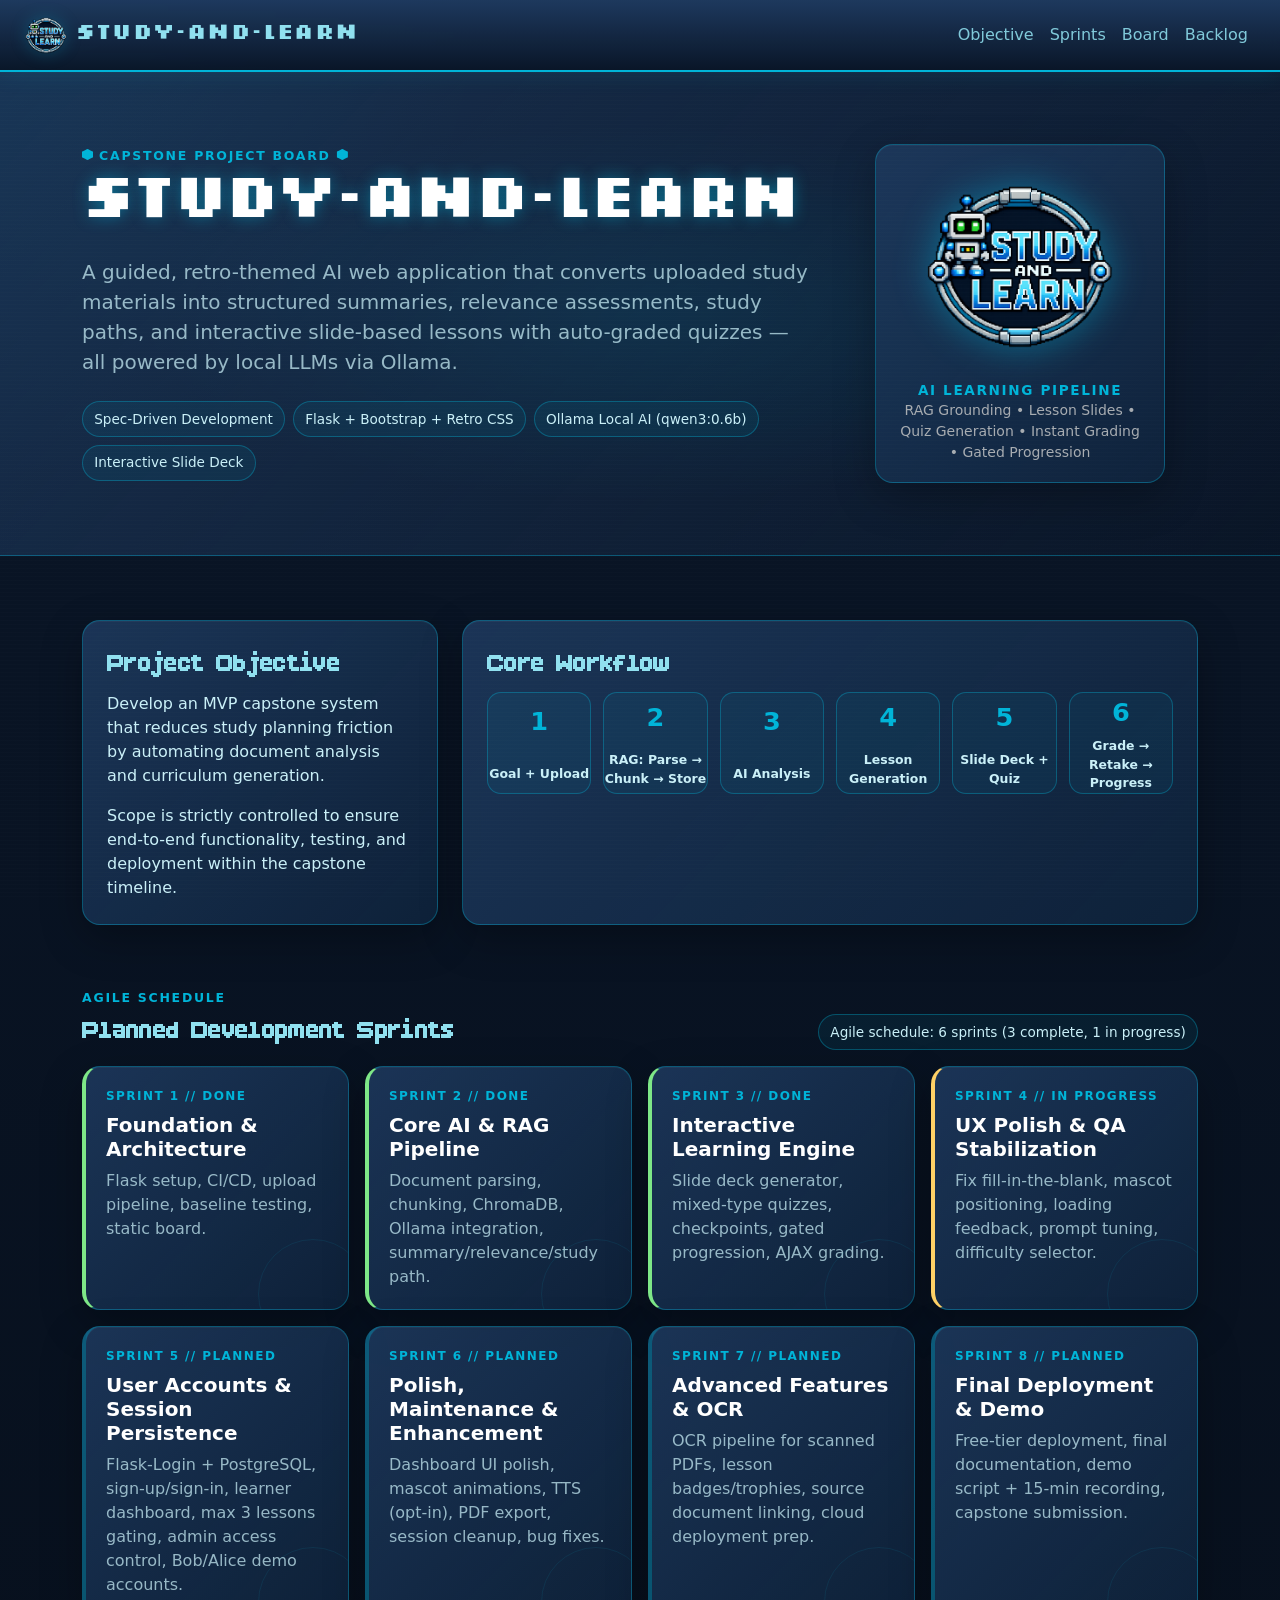
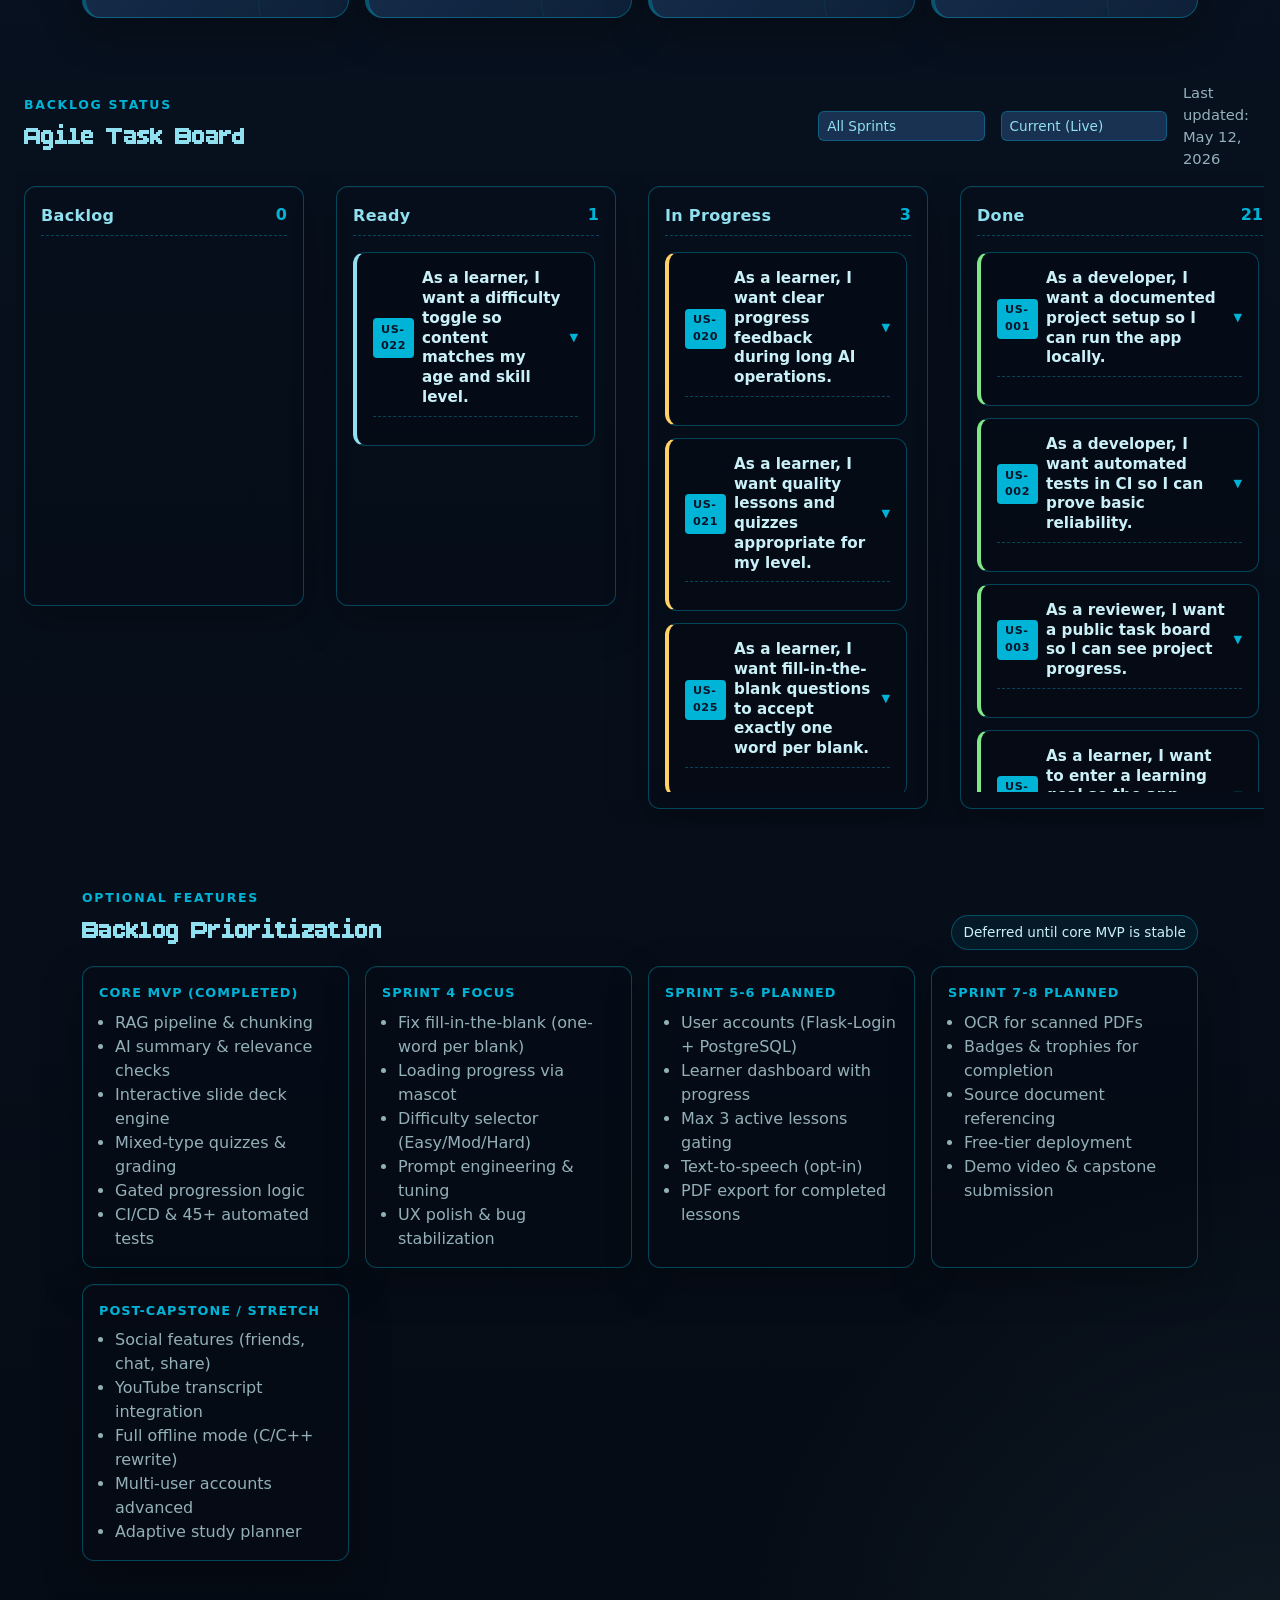
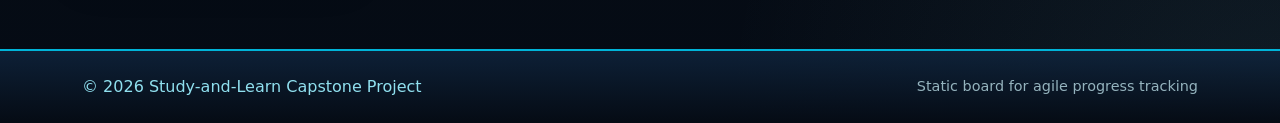
==== index.html @ f567fdd6 "Sprint 4 Update" ====
<!DOCTYPE html>
<html lang="en" data-bs-theme="dark">
<head>
<meta charset="UTF-8" />
<meta name="viewport" content="width=device-width, initial-scale=1.0" />
<meta name="description" content="Public capstone task board for Study-and-Learn." />
<title>Study-and-Learn // Capstone Task Board</title>
<link rel="icon" type="image/png" href="assets/images/logo.png" />
<link href="https://cdn.jsdelivr.net/npm/bootstrap@5.3.8/dist/css/bootstrap.min.css" rel="stylesheet" />
<link rel="stylesheet" href="assets/css/styles.css" />
</head>
<body>
<div class="scanlines" aria-hidden="true"></div>

<!-- NAVIGATION -->
<nav class="navbar navbar-expand-lg az-navbar sticky-top">
  <div class="container-fluid px-3 px-lg-4">
    <a class="navbar-brand d-flex align-items-center gap-2" href="#top" aria-label="Project home">
      <img src="assets/images/logo.png" alt="Project logo" class="brand-logo" />
      <span class="brand-title">Study-and-Learn</span>
    </a>
    <button class="navbar-toggler az-toggler" type="button" data-bs-toggle="collapse" data-bs-target="#mainNav" aria-controls="mainNav" aria-expanded="false" aria-label="Toggle navigation">
      <span class="navbar-toggler-icon"></span>
    </button>
    <div class="collapse navbar-collapse" id="mainNav">
      <ul class="navbar-nav ms-auto mb-2 mb-lg-0">
        <li class="nav-item"><a class="nav-link" href="#objective">Objective</a></li>
        <li class="nav-item"><a class="nav-link" href="#sprints">Sprints</a></li>
        <li class="nav-item"><a class="nav-link" href="#board">Board</a></li>
        <li class="nav-item"><a class="nav-link" href="#priorities">Backlog</a></li>
      </ul>
    </div>
  </div>
</nav>

<!-- HERO -->
<header id="top" class="hero-shell py-5">
  <div class="container py-lg-4">
    <div class="row align-items-center g-4">
      <div class="col-lg-8">
        <p class="eyebrow mb-2"><span class="hex-accent"></span> CAPSTONE PROJECT BOARD <span class="hex-accent"></span></p>
        <h1 class="display-4 hero-title mb-3">Study-and-Learn</h1>
        <p class="lead hero-copy mb-4">A guided, retro-themed AI web application that converts uploaded study materials into structured summaries, relevance assessments, study paths, and interactive slide-based lessons with auto-graded quizzes — all powered by local LLMs via Ollama.</p>
        <div class="d-flex flex-wrap gap-2">
          <span class="az-chip">Spec-Driven Development</span>
          <span class="az-chip">Flask + Bootstrap + Retro CSS</span>
          <span class="az-chip">Ollama Local AI (qwen3:0.6b)</span>
          <span class="az-chip">Interactive Slide Deck</span>
        </div>
      </div>
      <div class="col-lg-4 text-center">
        <div class="mascot-card mx-auto">
          <img src="assets/images/logo.png" alt="System Architecture" class="mascot-img" />
          <div class="mascot-status mt-3">AI LEARNING PIPELINE</div>
          <div class="small text-secondary-emphasis">RAG Grounding • Lesson Slides • Quiz Generation • Instant Grading • Gated Progression</div>
        </div>
      </div>
    </div>
  </div>
</header>

<main>
  <!-- OBJECTIVE -->
  <section id="objective" class="section-pad">
    <div class="container">
      <div class="row g-4">
        <div class="col-lg-4">
          <div class="az-panel h-100">
            <h2 class="section-title">Project Objective</h2>
            <p>Develop an MVP capstone system that reduces study planning friction by automating document analysis and curriculum generation.</p>
            <p class="mb-0">Scope is strictly controlled to ensure end-to-end functionality, testing, and deployment within the capstone timeline.</p>
          </div>
        </div>
        <div class="col-lg-8">
          <div class="az-panel h-100">
            <h2 class="section-title">Core Workflow</h2>
            <div class="pipeline-grid" aria-label="MVP workflow pipeline">
              <div class="pipeline-step">1<br><span>Goal + Upload</span></div>
              <div class="pipeline-step">2<br><span>RAG: Parse → Chunk → Store</span></div>
              <div class="pipeline-step">3<br><span>AI Analysis</span></div>
              <div class="pipeline-step">4<br><span>Lesson Generation</span></div>
              <div class="pipeline-step">5<br><span>Slide Deck + Quiz</span></div>
              <div class="pipeline-step">6<br><span>Grade → Retake → Progress</span></div>
            </div>
          </div>
        </div>
      </div>
    </div>
  </section>

  <!-- SPRINTS -->
  <section id="sprints" class="section-pad pt-0">
    <div class="container">
      <div class="d-flex justify-content-between align-items-end gap-3 flex-wrap mb-3">
        <div>
          <p class="eyebrow mb-1">AGILE SCHEDULE</p>
          <h2 class="section-title mb-0">Planned Development Sprints</h2>
        </div>
        <span class="az-chip">Agile schedule: 6 sprints (3 complete, 1 in progress)</span>
      </div>
      <div class="row g-3" id="sprintCards"></div>
    </div>
  </section>

  <!-- KANBAN BOARD -->
  <section id="board" class="section-pad pt-0">
    <div class="container-fluid px-3 px-lg-4">
      <div class="d-flex justify-content-between align-items-center flex-wrap gap-3 mb-3">
        <div>
          <p class="eyebrow mb-1">BACKLOG STATUS</p>
          <h2 class="section-title mb-0">Agile Task Board</h2>
        </div>
        <div class="d-flex align-items-center gap-3">
          <select id="sprintFilter" class="form-select form-select-sm snapshot-select" style="max-width: 180px;">
            <option value="All">All Sprints</option>
          </select>
          <select id="snapshotSelector" class="form-select form-select-sm snapshot-select">
            <option>Loading...</option>
          </select>
          <div class="board-meta">Last updated: <span id="lastUpdated"></span></div>
        </div>
      </div>
      <div class="row g-3 kanban-board" id="kanbanBoard" aria-live="polite"></div>
    </div>
  </section>

  <!-- SCOPE LADDER / BACKLOG PRIORITIZATION -->
  <section id="priorities" class="section-pad pt-0">
    <div class="container">
      <div class="d-flex justify-content-between align-items-end gap-3 flex-wrap mb-3">
        <div>
          <p class="eyebrow mb-1">OPTIONAL FEATURES</p>
          <h2 class="section-title mb-0">Backlog Prioritization</h2>
        </div>
        <span class="az-chip">Deferred until core MVP is stable</span>
      </div>
      <div class="row g-3" id="scopeLadder"></div>
    </div>
  </section>
</main>

<footer class="az-footer py-4 mt-4">
  <div class="container d-flex flex-column flex-md-row justify-content-between gap-2 align-items-center">
    <span>© 2026 Study-and-Learn Capstone Project</span>
    <span class="footer-note">Static board for agile progress tracking</span>
  </div>
</footer>

<script src="https://cdn.jsdelivr.net/npm/bootstrap@5.3.8/dist/js/bootstrap.bundle.min.js"></script>
<script src="assets/js/data.js"></script>
<script src="assets/js/app.js"></script>
</body>
</html>
---- assets/css/styles.css ----
:root {
  --az-dark: #0a1628;
  --az-darker: #050b14;
  --az-blue: #1e3a5f;
  --az-blue-2: #102742;
  --az-cyan: #00b4d8;
  --az-cyan-light: #90e0ef;
  --az-silver: #caf0f8;
  --az-muted: rgba(202, 240, 248, 0.72);
  --az-border: rgba(0, 180, 216, 0.35);
  --az-glow: rgba(0, 180, 216, 0.25);
  --az-success: #7ee787;
  --az-warning: #ffd166;
  --az-danger: #ff6b6b;
}

@font-face {
  font-family: "Retrograde Bold";
  src: url("../fonts/Retrograde/Retrograde-Bold.otf") format("opentype");
  font-weight: bold;
  font-style: normal;
}

@font-face {
  font-family: "BoldPixels";
  src: url("../fonts/boldpixels/boldspixels.ttf") format("truetype");
  font-weight: normal;
  font-style: normal;
}

* { box-sizing: border-box; }

html { scroll-behavior: smooth; }

body {
  min-height: 100vh;
  background:
    radial-gradient(circle at top left, rgba(0, 180, 216, 0.14), transparent 30rem),
    radial-gradient(circle at bottom right, rgba(144, 224, 239, 0.08), transparent 35rem),
    linear-gradient(180deg, var(--az-dark), var(--az-darker));
  color: var(--az-silver);
  font-family: "Segoe UI", system-ui, -apple-system, BlinkMacSystemFont, sans-serif;
}

.scanlines {
  pointer-events: none;
  position: fixed;
  inset: 0;
  z-index: 999;
  background: repeating-linear-gradient(
    to bottom,
    rgba(255,255,255,0.025),
    rgba(255,255,255,0.025) 1px,
    transparent 1px,
    transparent 4px
  );
  mix-blend-mode: screen;
  opacity: 0.25;
}

.az-navbar {
  background: linear-gradient(180deg, rgba(30, 58, 95, 0.98), rgba(10, 22, 40, 0.94));
  border-bottom: 2px solid var(--az-cyan);
  box-shadow: 0 0 24px rgba(0, 180, 216, 0.14);
  backdrop-filter: blur(10px);
}

.brand-logo { width: 44px; height: 44px; object-fit: contain; filter: drop-shadow(0 0 8px var(--az-glow)); }
.brand-title { color: var(--az-cyan-light); font-weight: 800; letter-spacing: 0.06em; text-transform: uppercase; font-family: "Retrograde Bold", sans-serif; }
.nav-link { color: var(--az-cyan-light); opacity: 0.88; }
.nav-link:hover, .nav-link:focus { color: #fff; text-shadow: 0 0 10px var(--az-cyan); }
.az-toggler { border-color: var(--az-border); }

.hero-shell {
  background:
    linear-gradient(135deg, rgba(30, 58, 95, 0.75), rgba(10, 22, 40, 0.3)),
    radial-gradient(ellipse at center, rgba(0, 180, 216, 0.18), transparent 55%);
  border-bottom: 1px solid var(--az-border);
}

.hero-title {
  color: #fff;
  font-weight: 900;
  letter-spacing: -0.04em;
  text-shadow: 0 0 16px rgba(0, 180, 216, 0.45);
  font-family: "Retrograde Bold", sans-serif;
}

.hero-copy { color: var(--az-muted); max-width: 760px; }
.eyebrow { color: var(--az-cyan); font-weight: 800; letter-spacing: 0.14em; font-size: 0.78rem; text-transform: uppercase; }

.hex-accent {
  display: inline-block;
  width: 11px;
  height: 11px;
  background: var(--az-cyan);
  clip-path: polygon(50% 0%, 100% 25%, 100% 75%, 50% 100%, 0% 75%, 0% 25%);
  box-shadow: 0 0 8px var(--az-cyan);
}

.section-pad { padding: 4rem 0; }
.section-title { color: var(--az-cyan-light); font-weight: 800; letter-spacing: -0.02em; font-family: "BoldPixels", sans-serif; }

.az-panel,
.mascot-card,
.sprint-card,
.scope-card,
.kanban-column {
  background: linear-gradient(135deg, rgba(30, 58, 95, 0.86), rgba(16, 39, 66, 0.72));
  border: 1px solid var(--az-border);
  border-radius: 18px;
  box-shadow: 0 14px 42px rgba(0, 0, 0, 0.28), inset 0 1px 0 rgba(255,255,255,0.04);
}

.az-panel { padding: 1.5rem; }
.mascot-card { max-width: 290px; padding: 1.2rem; }
.mascot-img { width: min(210px, 80%); filter: drop-shadow(0 0 18px rgba(0, 180, 216, 0.45)); }
.mascot-status { color: var(--az-cyan); font-size: 0.85rem; font-weight: 800; letter-spacing: 0.12em; }

.az-chip {
  display: inline-flex;
  align-items: center;
  gap: 0.4rem;
  color: var(--az-silver);
  border: 1px solid var(--az-border);
  background: rgba(0, 180, 216, 0.08);
  border-radius: 999px;
  padding: 0.42rem 0.7rem;
  font-size: 0.85rem;
}

.pipeline-grid {
  display: grid;
  grid-template-columns: repeat(6, minmax(0, 1fr));
  gap: 0.75rem;
}

.pipeline-step {
  min-height: 96px;
  display: grid;
  place-items: center;
  text-align: center;
  border: 1px solid var(--az-border);
  border-radius: 14px;
  color: var(--az-cyan);
  background: rgba(0, 180, 216, 0.06);
  font-size: 1.6rem;
  font-weight: 900;
}

.pipeline-step span { display: block; color: var(--az-silver); font-size: 0.78rem; font-weight: 700; margin-top: 0.35rem; }

.sprint-card { height: 100%; padding: 1.25rem; position: relative; overflow: hidden; }
.sprint-card::after { content: ""; position: absolute; inset: auto -20px -40px auto; width: 110px; height: 110px; border: 1px solid var(--az-border); border-radius: 50%; opacity: 0.28; }
.sprint-kicker { color: var(--az-cyan); font-size: 0.75rem; letter-spacing: 0.12em; font-weight: 800; text-transform: uppercase; }
.sprint-title { color: #fff; font-weight: 800; }
.sprint-goal { color: var(--az-muted); }

.board-meta { color: var(--az-muted); font-size: 0.92rem; }
.snapshot-select {
  background: rgba(30, 58, 95, 0.8);
  border: 1px solid var(--az-border);
  color: var(--az-cyan-light);
  font-size: 0.85rem;
  padding: 0.25rem 0.5rem;
  border-radius: 6px;
  cursor: pointer;
}
.snapshot-select:focus {
  border-color: var(--az-cyan);
  outline: none;
  box-shadow: 0 0 8px var(--az-glow);
}
.kanban-board { display: flex; flex-wrap: nowrap; overflow-x: auto; gap: 1rem; padding-bottom: 1rem; }
.kanban-column { min-width: 280px; max-width: 320px; flex-shrink: 0; padding: 1rem; min-height: 420px; }

.column-scroll { max-height: 60vh; overflow-y: auto; padding-right: 4px; }
.column-scroll::-webkit-scrollbar { width: 4px; }
.column-scroll::-webkit-scrollbar-thumb { background: var(--az-border); border-radius: 4px; }
.kanban-header { display: flex; justify-content: space-between; align-items: center; margin-bottom: 0.8rem; }
.kanban-title { color: var(--az-cyan-light); font-weight: 900; letter-spacing: 0.02em; margin: 0; }
.task-count { color: var(--az-cyan); font-weight: 800; }



.scope-card { padding: 1rem; height: 100%; }
.scope-level { color: var(--az-cyan); font-weight: 900; letter-spacing: 0.08em; text-transform: uppercase; font-size: 0.8rem; }
.scope-card ul { margin-bottom: 0; color: var(--az-muted); }


.az-footer {
  color: var(--az-cyan-light);
  background: linear-gradient(180deg, rgba(16,39,66,0.75), rgba(5,11,20,0.98));
  border-top: 2px solid var(--az-cyan);
}
.footer-note { color: var(--az-muted); font-size: 0.9rem; }

@media (max-width: 992px) {
  .pipeline-grid { grid-template-columns: repeat(3, minmax(0, 1fr)); }
}

@media (max-width: 576px) {
  .pipeline-grid { grid-template-columns: repeat(2, minmax(0, 1fr)); }
  .hero-title { font-size: 2.5rem; }
  .section-pad { padding: 3rem 0; }
}

/* ===== TASK BOARD STYLES ===== */
.story-card {
  background: rgba(5, 11, 20, 0.6);
  border: 1px solid var(--az-border);
  border-radius: 12px;
  padding: 1rem;
  margin-bottom: 0.75rem;
  border-left: 4px solid var(--az-cyan);
}
.story-card.done { border-left-color: var(--az-success); }
.story-card.in-progress { border-left-color: var(--az-warning); }
.story-card.ready { border-left-color: var(--az-cyan-light); }
.story-card.backlog { border-left-color: var(--az-border); }

.story-header {
  display: flex;
  align-items: center;
  gap: 0.5rem;
  margin-bottom: 0.75rem;
  padding-bottom: 0.5rem;
  border-bottom: 1px dashed var(--az-border);
  cursor: pointer;
}
.story-header::after {
  content: "▼";
  margin-left: auto;
  font-size: 0.7rem;
  transition: transform 0.2s;
  color: var(--az-cyan);
}
.story-card.expanded .story-header::after {
  transform: rotate(180deg);
}
.story-id {
  background: var(--az-cyan);
  color: var(--az-dark);
  font-weight: 900;
  font-size: 0.7rem;
  padding: 0.2rem 0.5rem;
  border-radius: 4px;
  letter-spacing: 0.05em;
}
.story-title {
  color: var(--az-silver);
  font-weight: 700;
  font-size: 0.95rem;
  margin: 0;
  line-height: 1.3;
}
.story-tasks {
  max-height: 0;
  overflow: hidden;
  transition: max-height 0.25s ease;
}
.story-card.expanded .story-tasks {
  max-height: 800px;
  display: flex;
  flex-direction: column;
  gap: 0.5rem;
}

.task-card {
  display: flex;
  align-items: flex-start;
  gap: 0.5rem;
  padding: 0.6rem;
  background: rgba(30, 58, 95, 0.4);
  border-radius: 8px;
  border-left: 3px solid var(--az-cyan);
  cursor: pointer;
  transition: all 0.2s ease;
}
.task-card:hover {
  background: rgba(30, 58, 95, 0.6);
  transform: translateX(2px);
}
.task-card.completed {
  border-left-color: var(--az-success);
  opacity: 0.85;
}
.task-card.completed .task-desc {
  text-decoration: line-through;
  color: var(--az-muted);
}
.task-card:focus {
  outline: 2px solid var(--az-cyan);
  outline-offset: 2px;
}

.task-check {
  font-size: 1.1rem;
  flex-shrink: 0;
  margin-top: 0.1rem;
}
.task-content {
  flex: 1;
  min-width: 0;
}
.task-desc {
  color: var(--az-silver);
  font-size: 0.9rem;
  margin-bottom: 0.3rem;
  line-height: 1.3;
}
.task-tags {
  display: flex;
  flex-wrap: wrap;
  gap: 0.3rem;
}
.task-tag {
  font-size: 0.7rem;
  color: var(--az-cyan-light);
  border: 1px solid rgba(0,180,216,0.3);
  border-radius: 999px;
  padding: 0.15rem 0.4rem;
  background: rgba(0, 180, 216, 0.08);
}

/* Kanban Columns */
.kanban-column {
  min-width: 280px;
  max-width: 320px;
  flex-shrink: 0;
  padding: 1rem;
  min-height: 420px;
  background: rgba(5, 11, 20, 0.3);
  border-radius: 12px;
}
.kanban-header {
  display: flex;
  justify-content: space-between;
  align-items: center;
  margin-bottom: 1rem;
  padding-bottom: 0.5rem;
  border-bottom: 1px dashed var(--az-border);
}

/* Sprint status indicators */
.sprint-card.done { border-left: 4px solid var(--az-success); }
.sprint-card.in-progress { border-left: 4px solid var(--az-warning); }
.sprint-card.ready { border-left: 4px solid var(--az-cyan); }
.sprint-card.next { border-left: 4px solid var(--az-cyan-light); }
.sprint-card.planning { border-left: 4px solid var(--az-muted); }
.sprint-card.backlog { border-left: 4px solid var(--az-border); }

/* Scope Ladder */
.scope-card {
  padding: 1rem;
  height: 100%;
  background: rgba(5, 11, 20, 0.4);
  border: 1px solid var(--az-border);
  border-radius: 12px;
}
.scope-level {
  color: var(--az-cyan);
  font-weight: 900;
  letter-spacing: 0.08em;
  text-transform: uppercase;
  font-size: 0.8rem;
}
.scope-card ul {
  margin-bottom: 0;
  color: var(--az-muted);
  padding-left: 1.2rem;
}
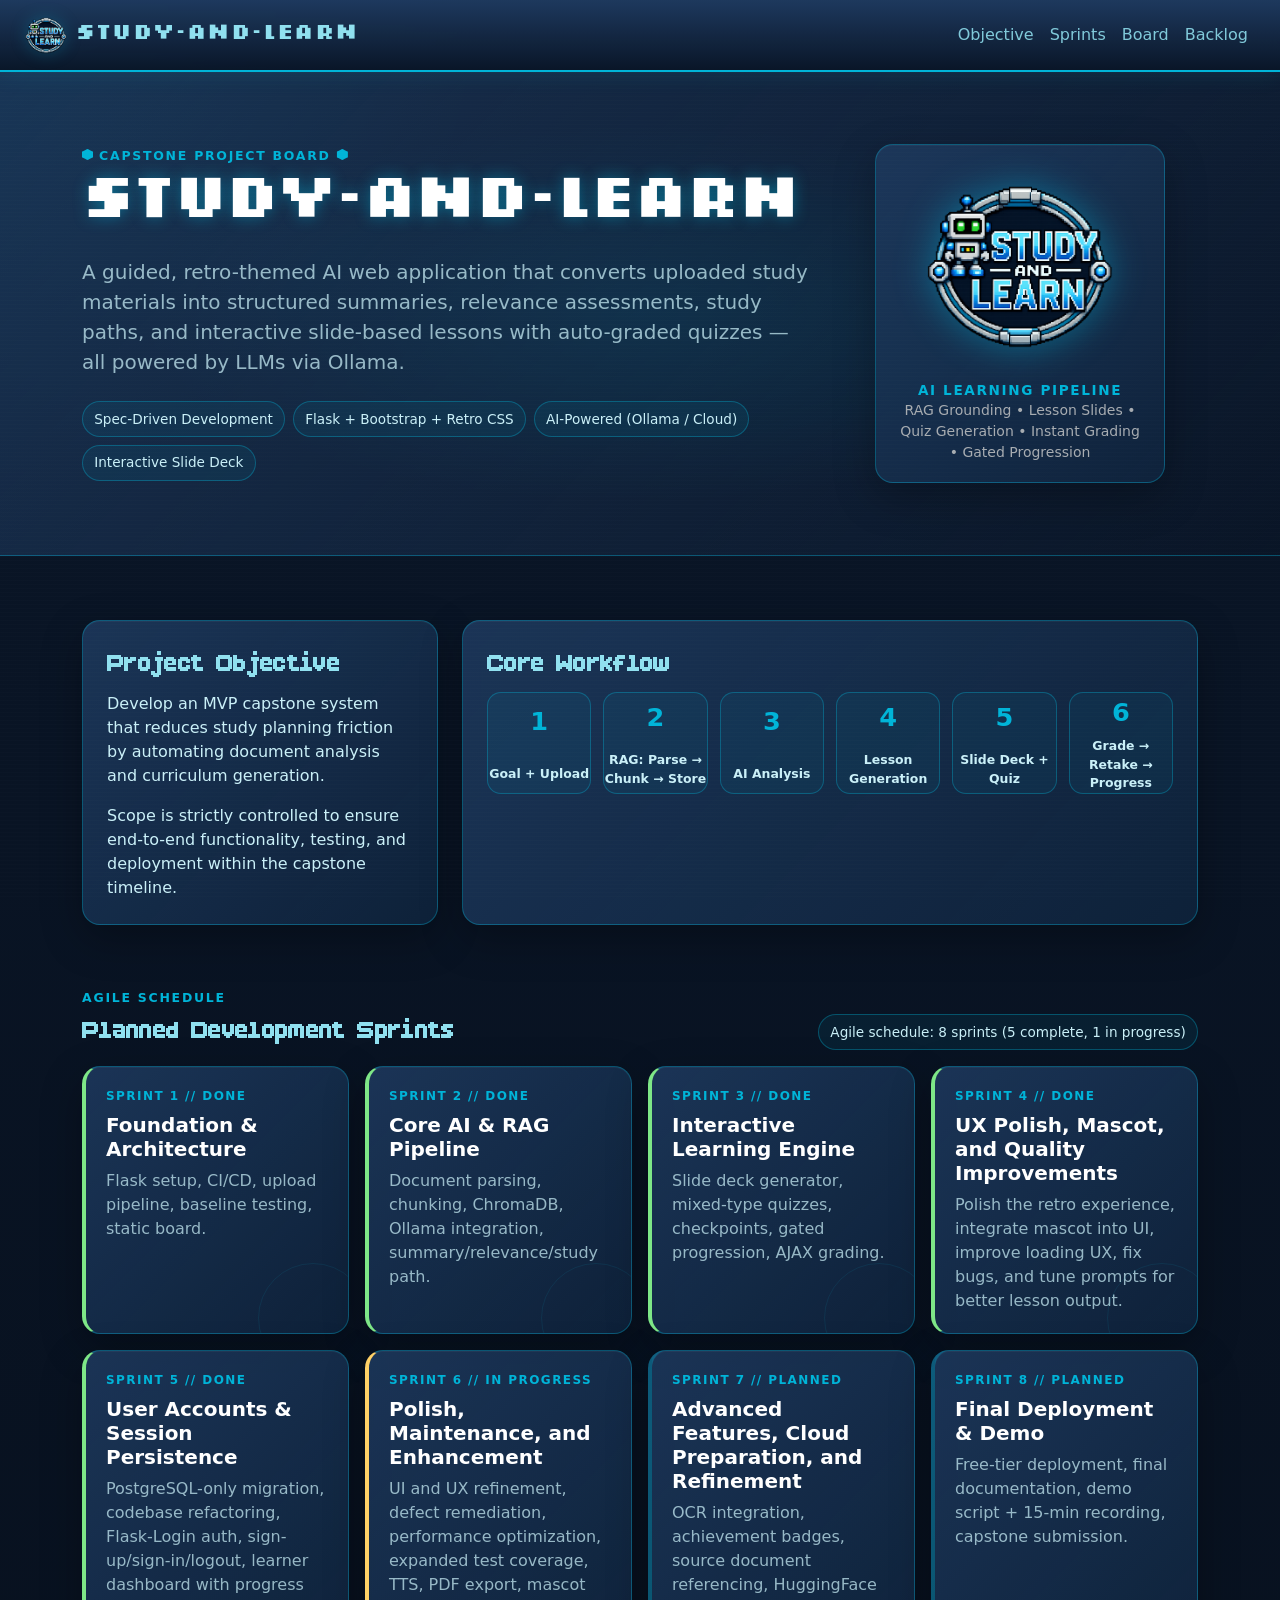
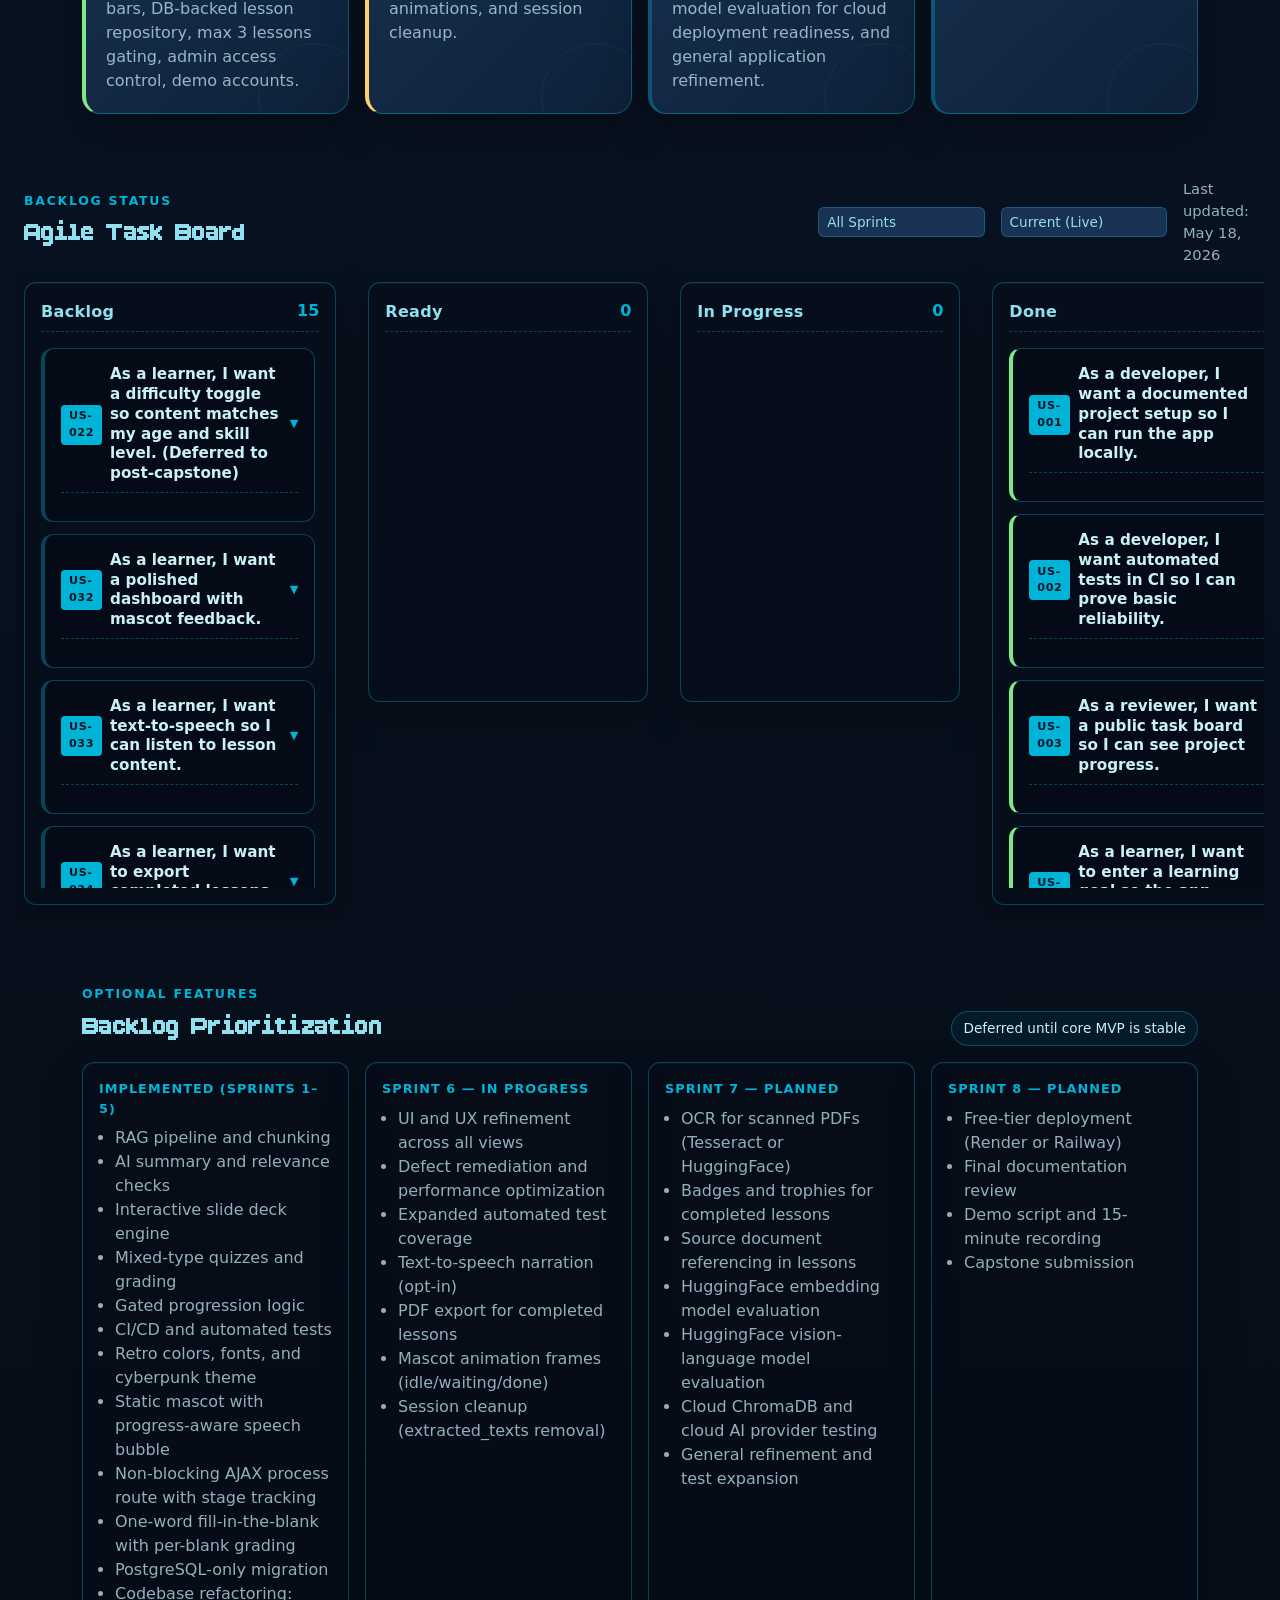
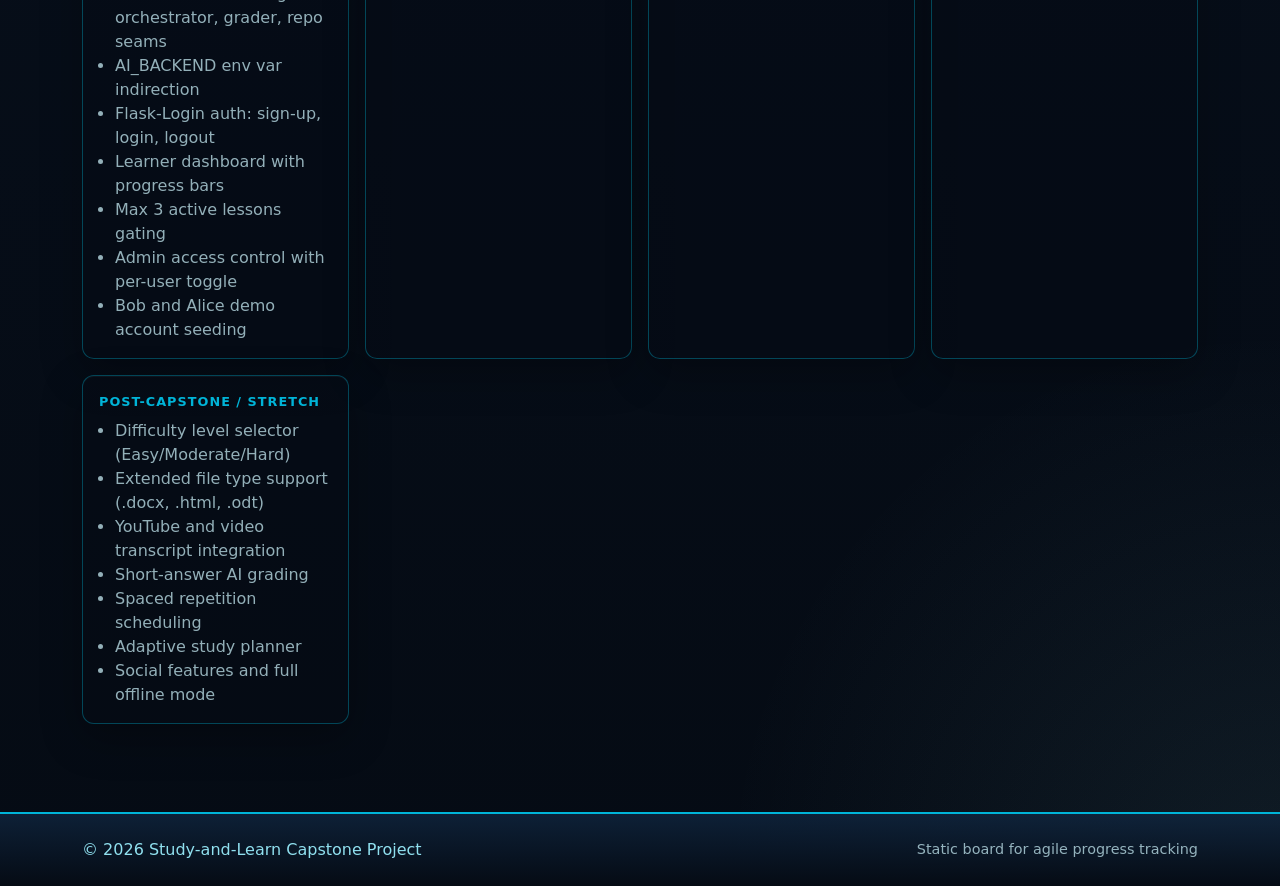
==== commit 590539c6: "Sprint 5 Update" ====
--- a/index.html
+++ b/index.html
@@ -5,7 +5,7 @@
 <meta name="viewport" content="width=device-width, initial-scale=1.0" />
 <meta name="description" content="Public capstone task board for Study-and-Learn." />
 <title>Study-and-Learn // Capstone Task Board</title>
-<link rel="icon" type="image/png" href="assets/images/logo.png" />
+<link rel="icon" type="image/png" href="assets/images/favicon.png" />
 <link href="https://cdn.jsdelivr.net/npm/bootstrap@5.3.8/dist/css/bootstrap.min.css" rel="stylesheet" />
 <link rel="stylesheet" href="assets/css/styles.css" />
 </head>
@@ -40,11 +40,11 @@
       <div class="col-lg-8">
         <p class="eyebrow mb-2"><span class="hex-accent"></span> CAPSTONE PROJECT BOARD <span class="hex-accent"></span></p>
         <h1 class="display-4 hero-title mb-3">Study-and-Learn</h1>
-        <p class="lead hero-copy mb-4">A guided, retro-themed AI web application that converts uploaded study materials into structured summaries, relevance assessments, study paths, and interactive slide-based lessons with auto-graded quizzes — all powered by local LLMs via Ollama.</p>
+        <p class="lead hero-copy mb-4">A guided, retro-themed AI web application that converts uploaded study materials into structured summaries, relevance assessments, study paths, and interactive slide-based lessons with auto-graded quizzes — all powered by LLMs via Ollama.</p>
         <div class="d-flex flex-wrap gap-2">
           <span class="az-chip">Spec-Driven Development</span>
           <span class="az-chip">Flask + Bootstrap + Retro CSS</span>
-          <span class="az-chip">Ollama Local AI (qwen3:0.6b)</span>
+          <span class="az-chip">AI-Powered (Ollama / Cloud)</span>
           <span class="az-chip">Interactive Slide Deck</span>
         </div>
       </div>
@@ -96,7 +96,7 @@
           <p class="eyebrow mb-1">AGILE SCHEDULE</p>
           <h2 class="section-title mb-0">Planned Development Sprints</h2>
         </div>
-        <span class="az-chip">Agile schedule: 6 sprints (3 complete, 1 in progress)</span>
+        <span class="az-chip">Agile schedule: 8 sprints (5 complete, 1 in progress)</span>
       </div>
       <div class="row g-3" id="sprintCards"></div>
     </div>
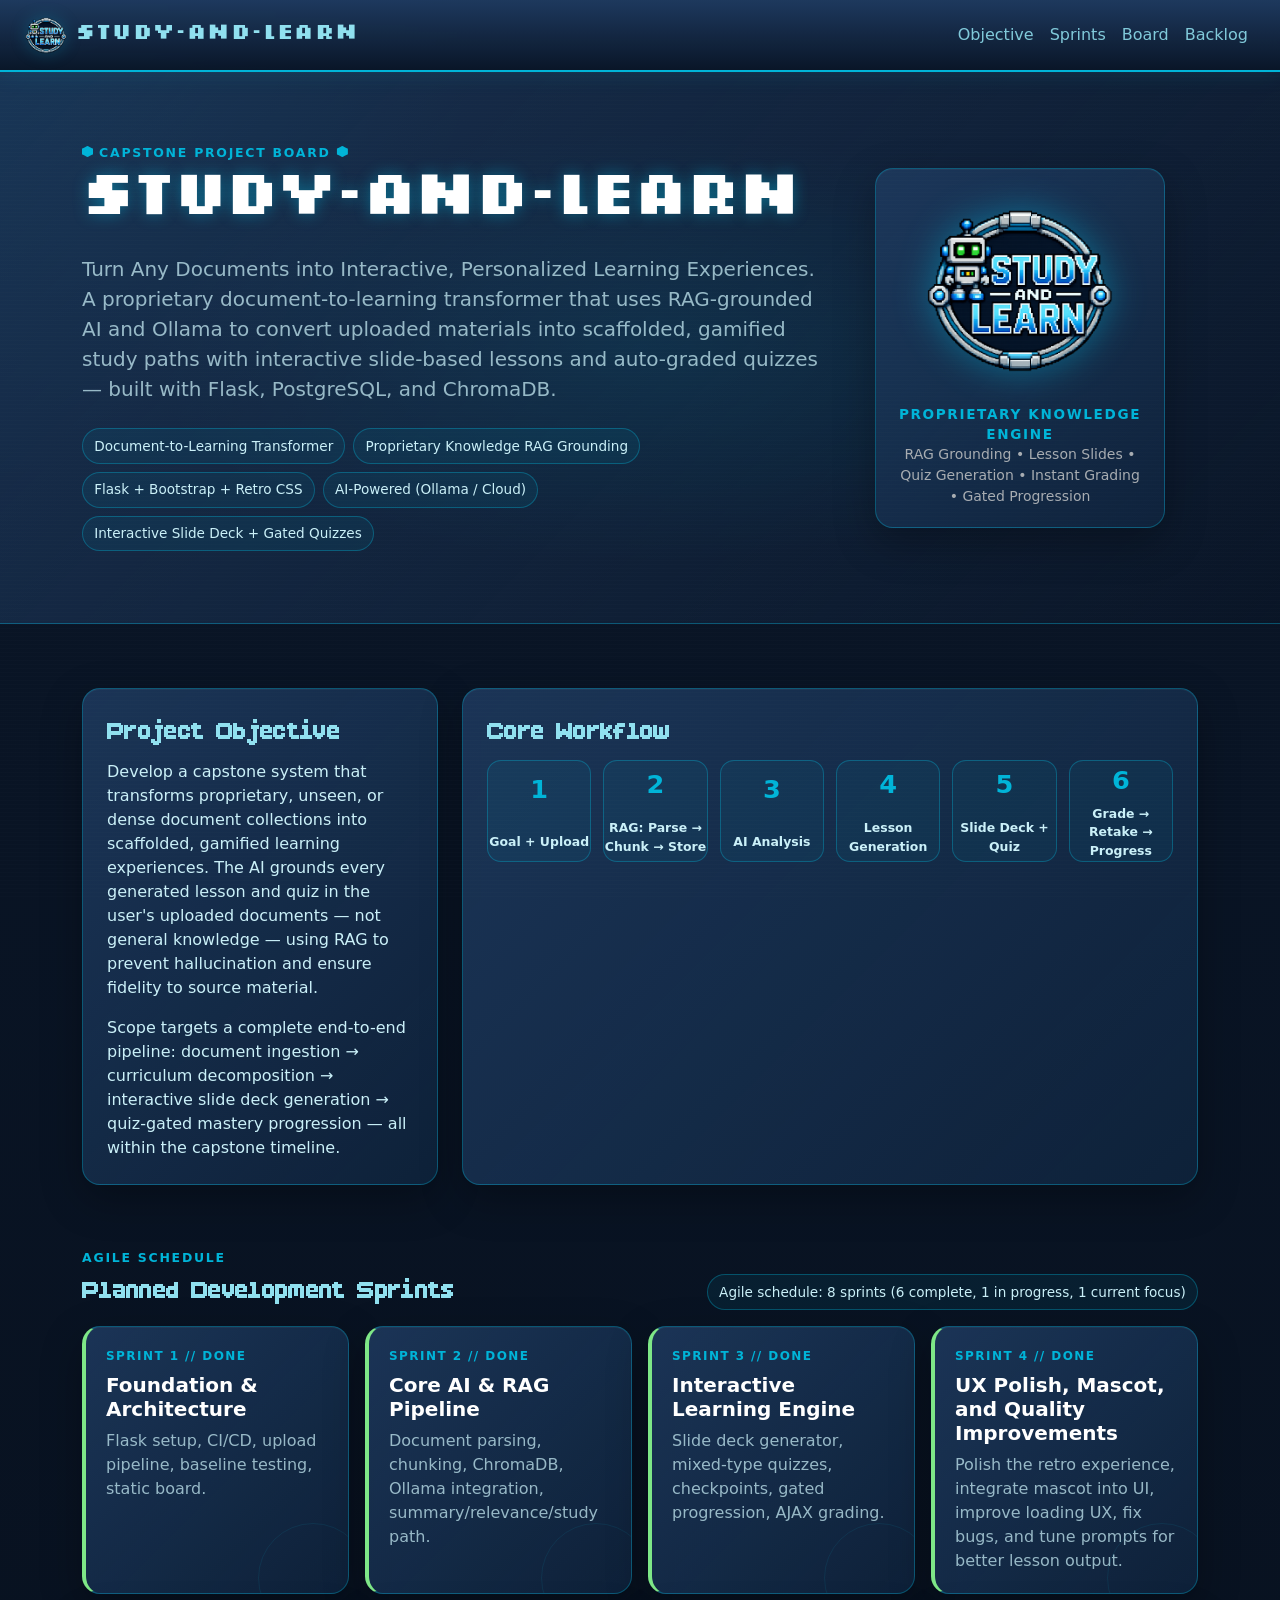
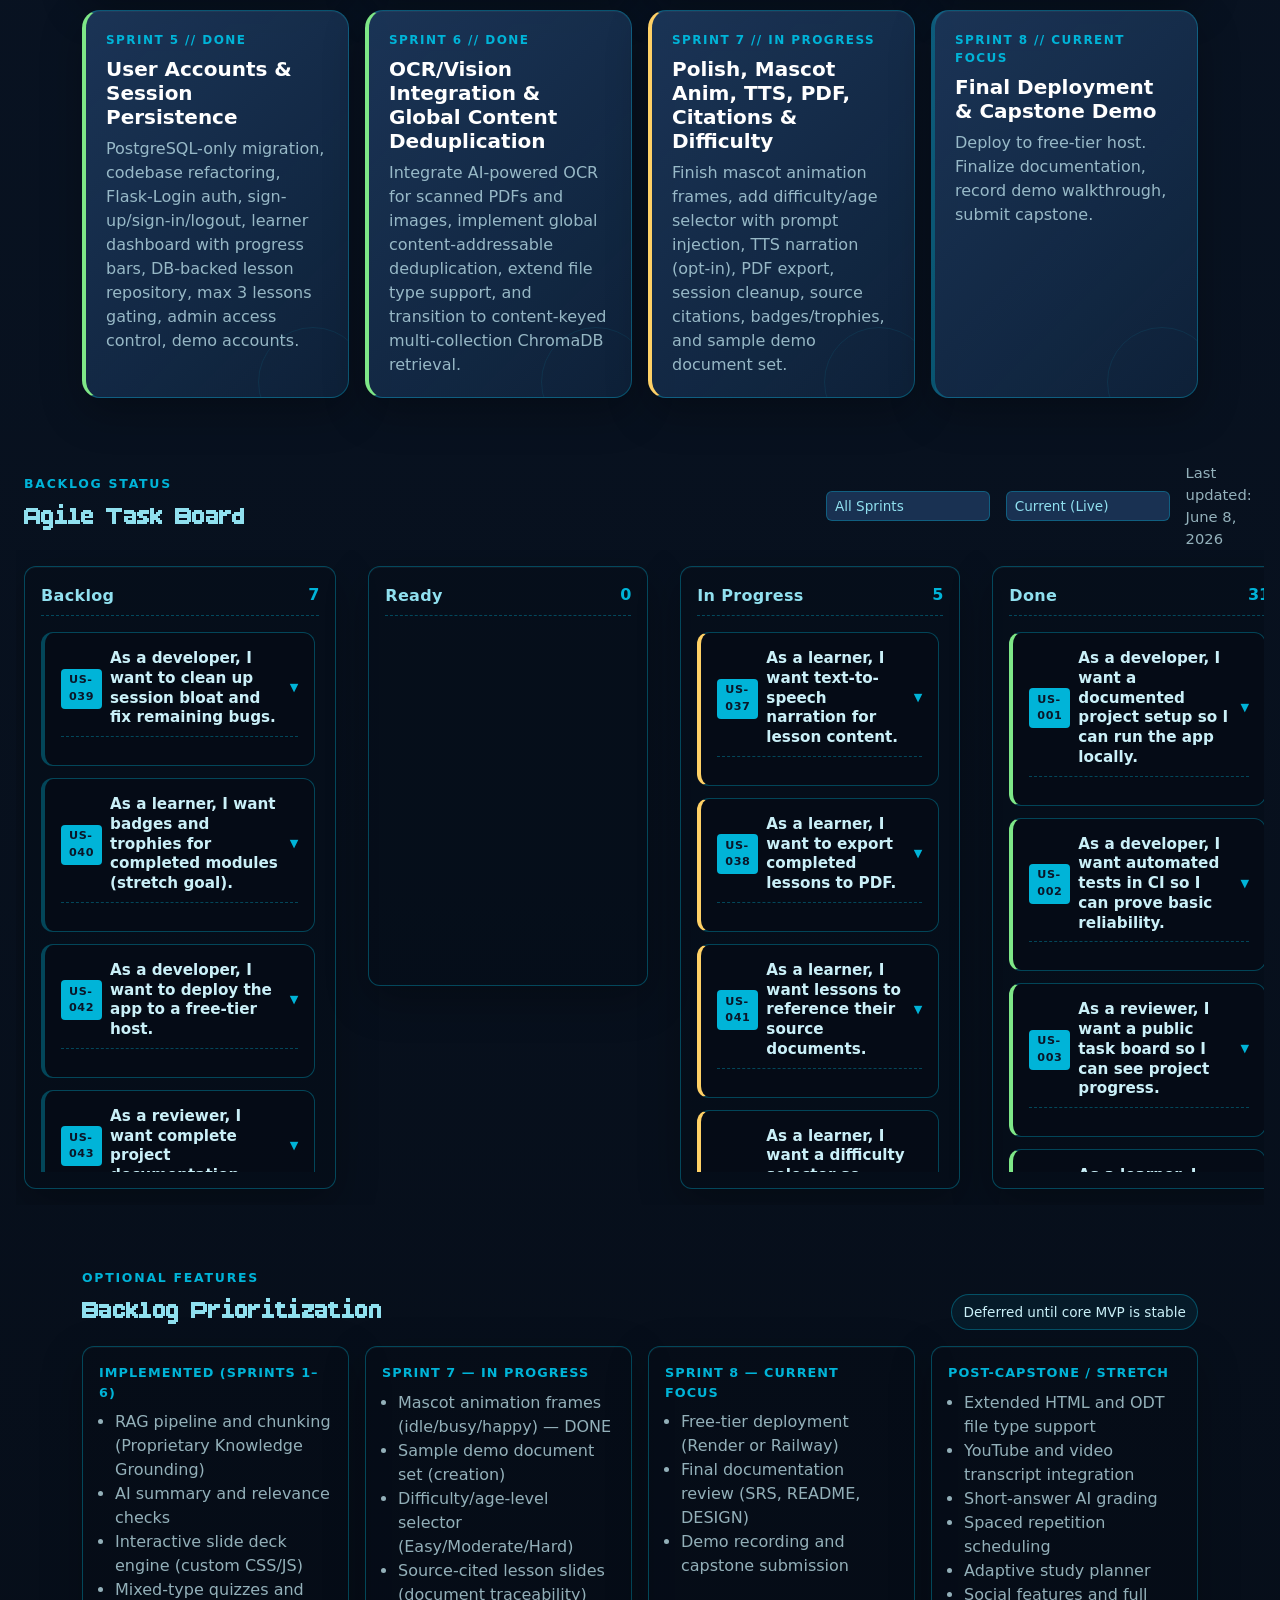
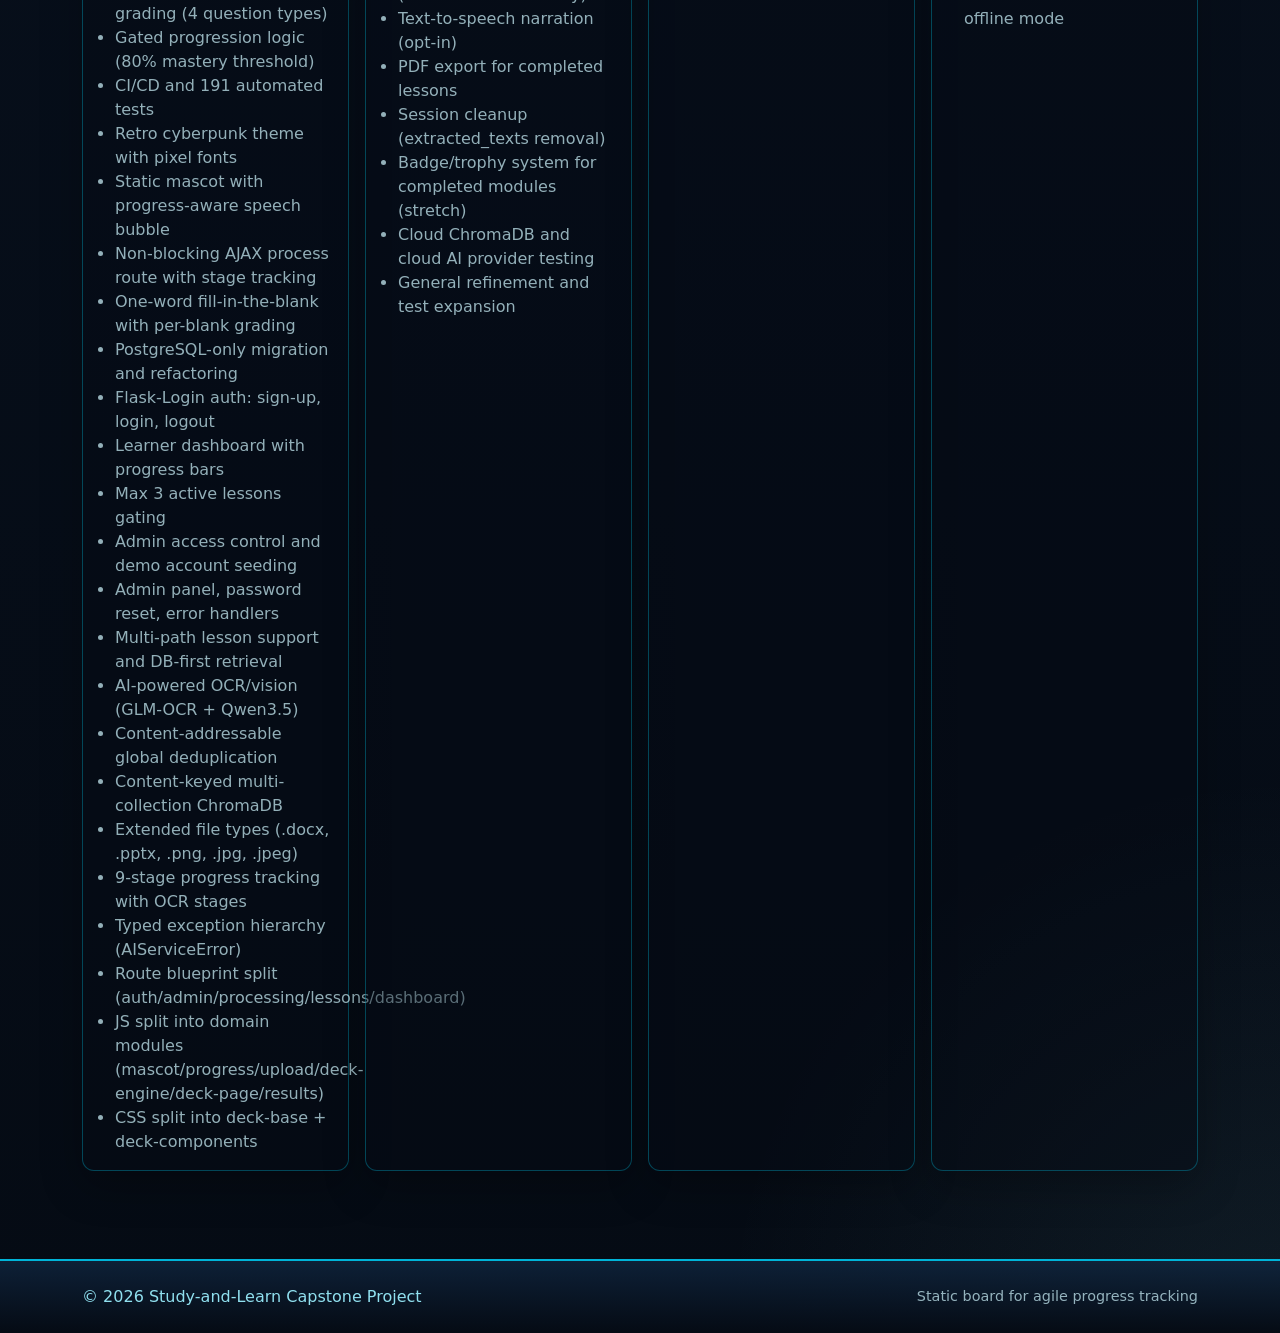
==== commit 03e2647c: "Update" ====
--- a/index.html
+++ b/index.html
@@ -3,7 +3,7 @@
 <head>
 <meta charset="UTF-8" />
 <meta name="viewport" content="width=device-width, initial-scale=1.0" />
-<meta name="description" content="Public capstone task board for Study-and-Learn." />
+<meta name="description" content="Public capstone task board for Study-and-Learn — a proprietary document-to-learning transformer." />
 <title>Study-and-Learn // Capstone Task Board</title>
 <link rel="icon" type="image/png" href="assets/images/favicon.png" />
 <link href="https://cdn.jsdelivr.net/npm/bootstrap@5.3.8/dist/css/bootstrap.min.css" rel="stylesheet" />
@@ -40,18 +40,19 @@
       <div class="col-lg-8">
         <p class="eyebrow mb-2"><span class="hex-accent"></span> CAPSTONE PROJECT BOARD <span class="hex-accent"></span></p>
         <h1 class="display-4 hero-title mb-3">Study-and-Learn</h1>
-        <p class="lead hero-copy mb-4">A guided, retro-themed AI web application that converts uploaded study materials into structured summaries, relevance assessments, study paths, and interactive slide-based lessons with auto-graded quizzes — all powered by LLMs via Ollama.</p>
+        <p class="lead hero-copy mb-4"><strong>Turn Any Documents into Interactive, Personalized Learning Experiences.</strong><br>A proprietary document-to-learning transformer that uses RAG-grounded AI and Ollama to convert uploaded materials into scaffolded, gamified study paths with interactive slide-based lessons and auto-graded quizzes — built with Flask, PostgreSQL, and ChromaDB.</p>
         <div class="d-flex flex-wrap gap-2">
-          <span class="az-chip">Spec-Driven Development</span>
+          <span class="az-chip">Document-to-Learning Transformer</span>
+          <span class="az-chip">Proprietary Knowledge RAG Grounding</span>
           <span class="az-chip">Flask + Bootstrap + Retro CSS</span>
           <span class="az-chip">AI-Powered (Ollama / Cloud)</span>
-          <span class="az-chip">Interactive Slide Deck</span>
+          <span class="az-chip">Interactive Slide Deck + Gated Quizzes</span>
         </div>
       </div>
       <div class="col-lg-4 text-center">
         <div class="mascot-card mx-auto">
           <img src="assets/images/logo.png" alt="System Architecture" class="mascot-img" />
-          <div class="mascot-status mt-3">AI LEARNING PIPELINE</div>
+           <div class="mascot-status mt-3">PROPRIETARY KNOWLEDGE ENGINE</div>
           <div class="small text-secondary-emphasis">RAG Grounding • Lesson Slides • Quiz Generation • Instant Grading • Gated Progression</div>
         </div>
       </div>
@@ -67,8 +68,8 @@
         <div class="col-lg-4">
           <div class="az-panel h-100">
             <h2 class="section-title">Project Objective</h2>
-            <p>Develop an MVP capstone system that reduces study planning friction by automating document analysis and curriculum generation.</p>
-            <p class="mb-0">Scope is strictly controlled to ensure end-to-end functionality, testing, and deployment within the capstone timeline.</p>
+            <p>Develop a capstone system that transforms proprietary, unseen, or dense document collections into scaffolded, gamified learning experiences. The AI grounds every generated lesson and quiz in the user's uploaded documents — not general knowledge — using RAG to prevent hallucination and ensure fidelity to source material.</p>
+            <p class="mb-0">Scope targets a complete end-to-end pipeline: document ingestion → curriculum decomposition → interactive slide deck generation → quiz-gated mastery progression — all within the capstone timeline.</p>
           </div>
         </div>
         <div class="col-lg-8">
@@ -96,7 +97,7 @@
           <p class="eyebrow mb-1">AGILE SCHEDULE</p>
           <h2 class="section-title mb-0">Planned Development Sprints</h2>
         </div>
-        <span class="az-chip">Agile schedule: 8 sprints (5 complete, 1 in progress)</span>
+        <span class="az-chip">Agile schedule: 8 sprints (6 complete, 1 in progress, 1 current focus)</span>
       </div>
       <div class="row g-3" id="sprintCards"></div>
     </div>
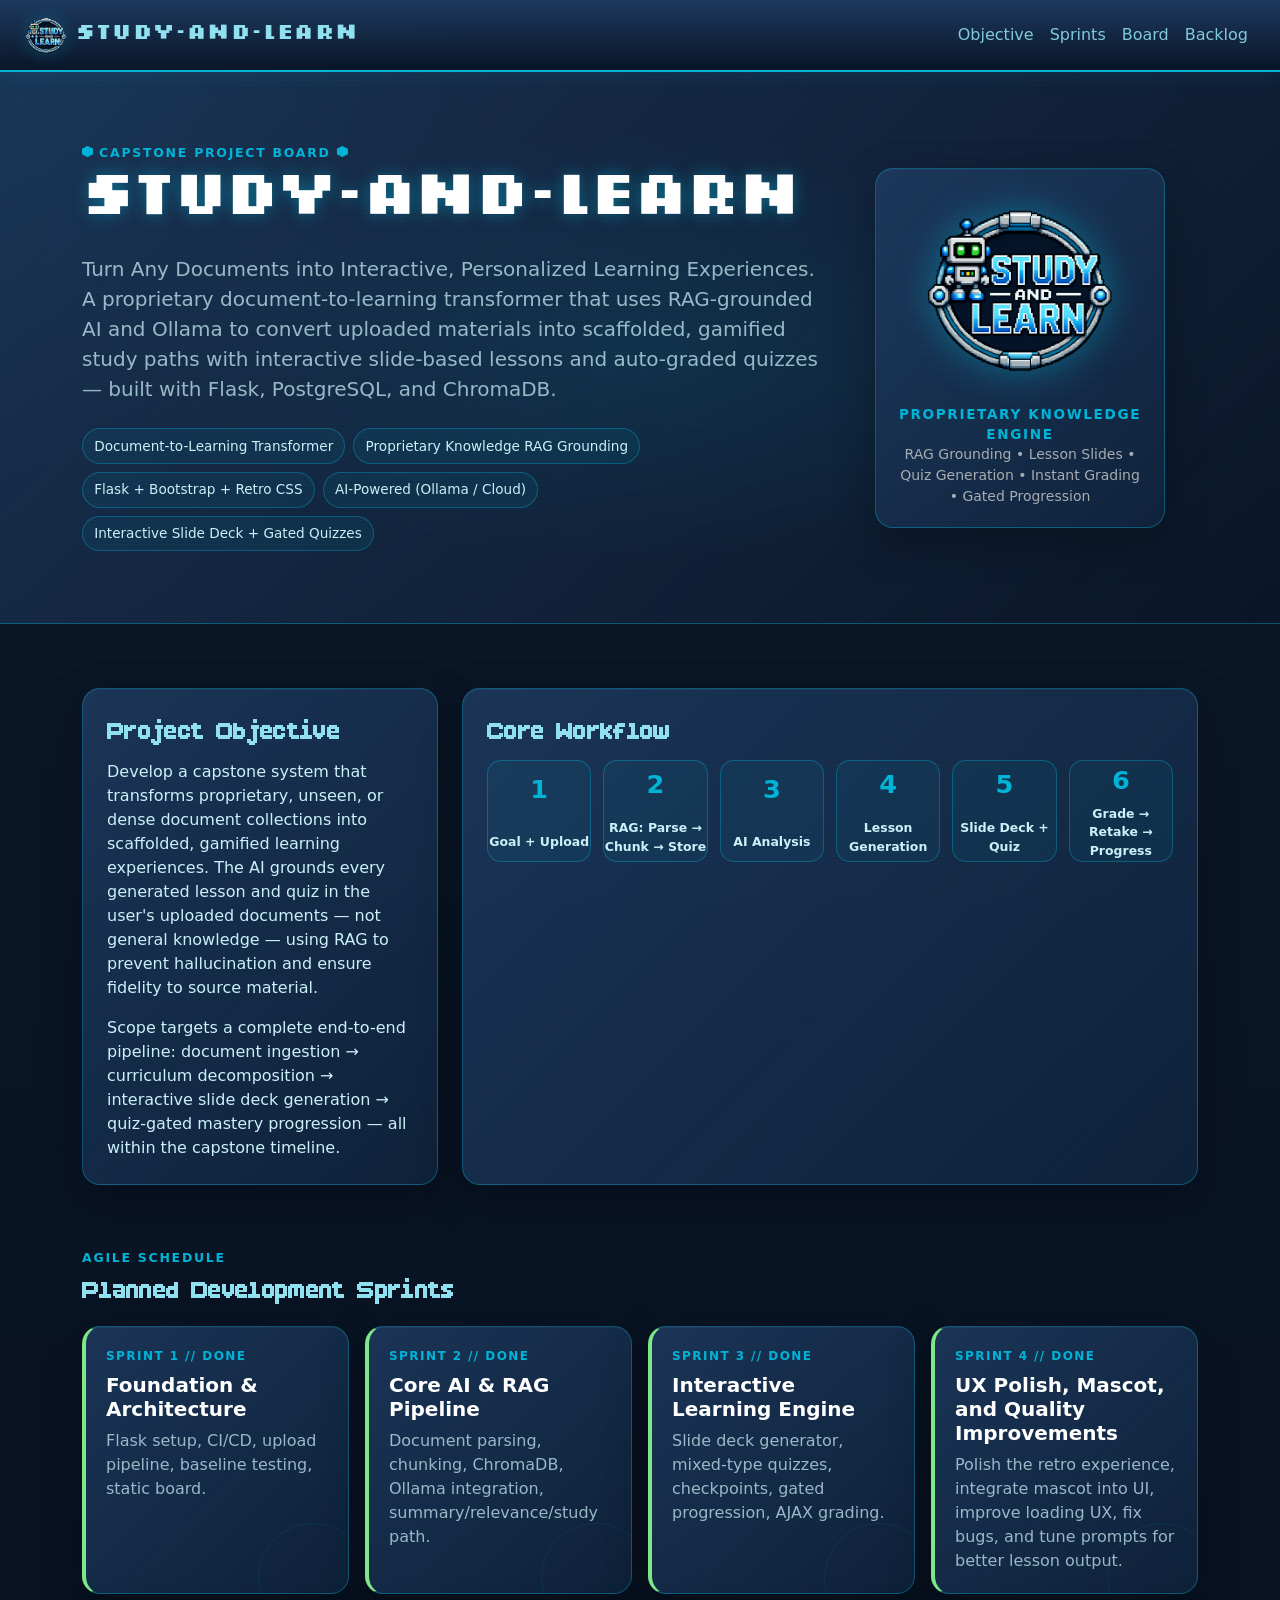
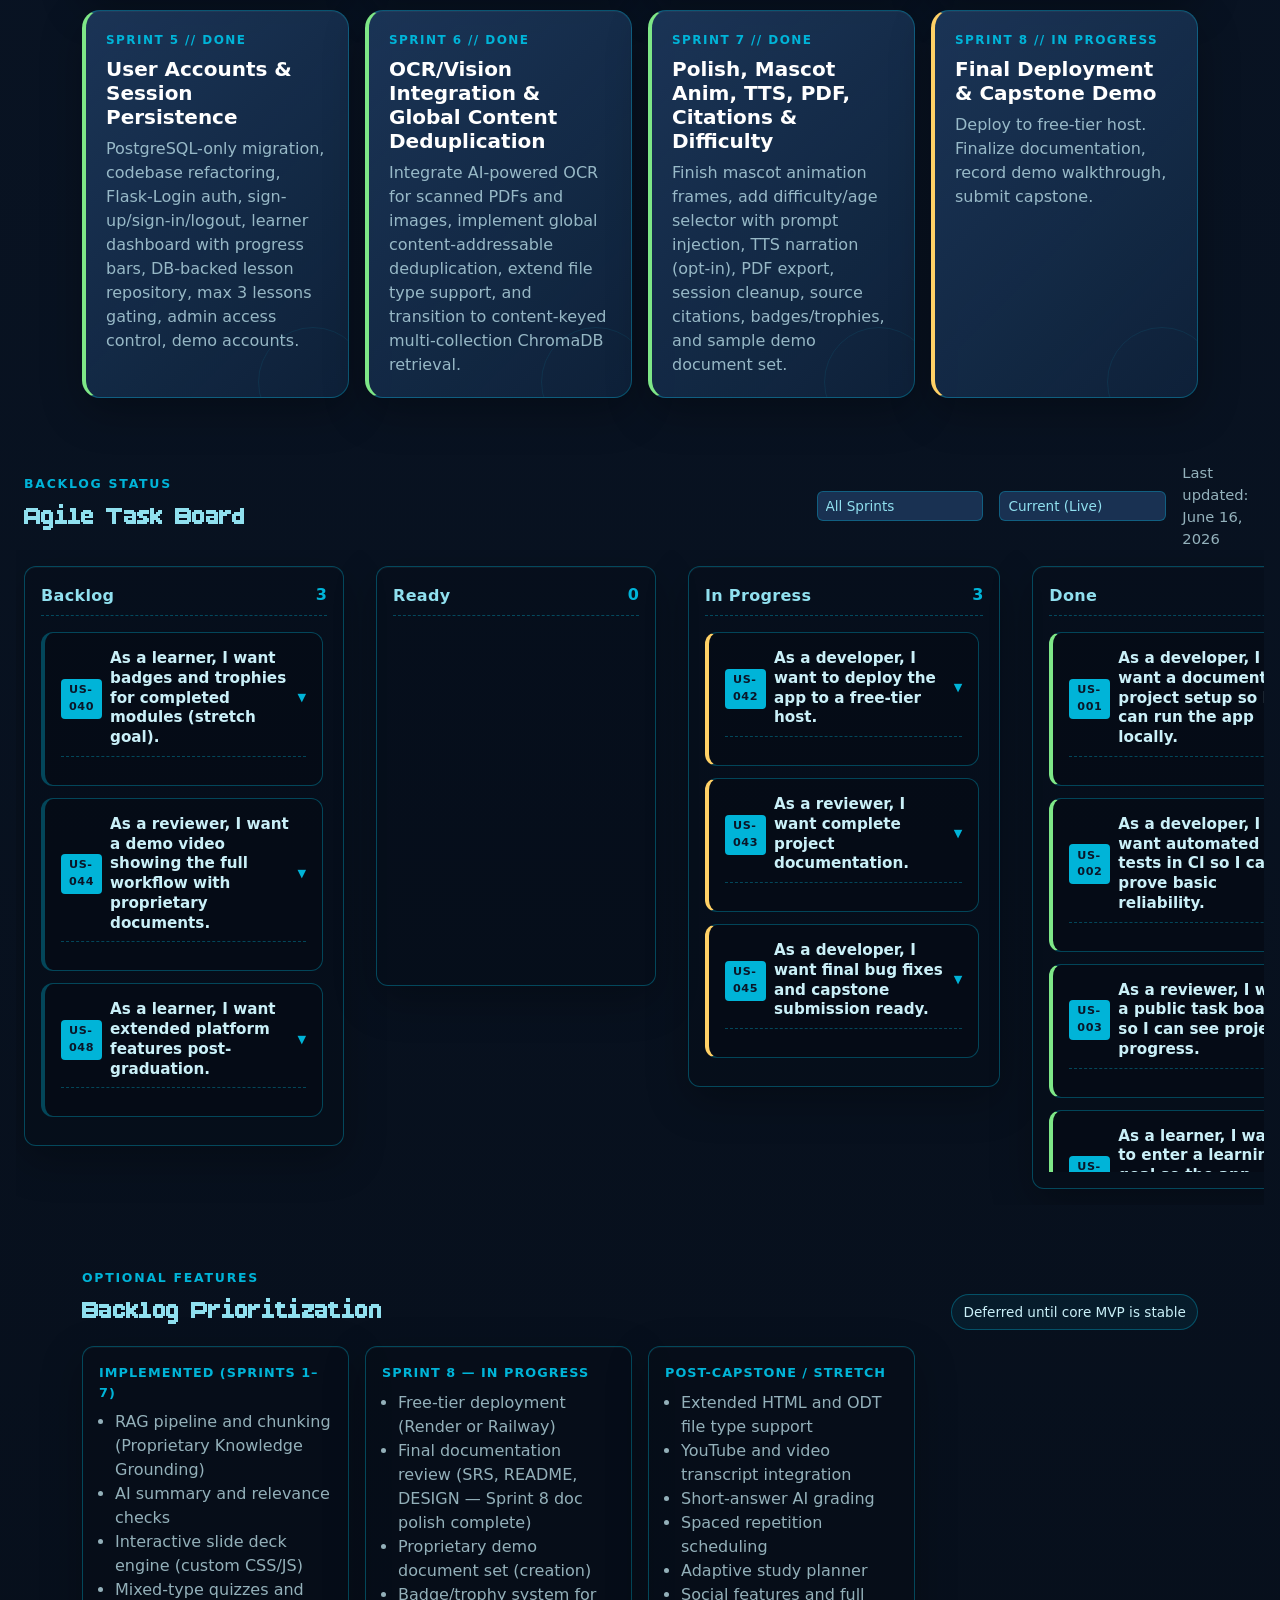
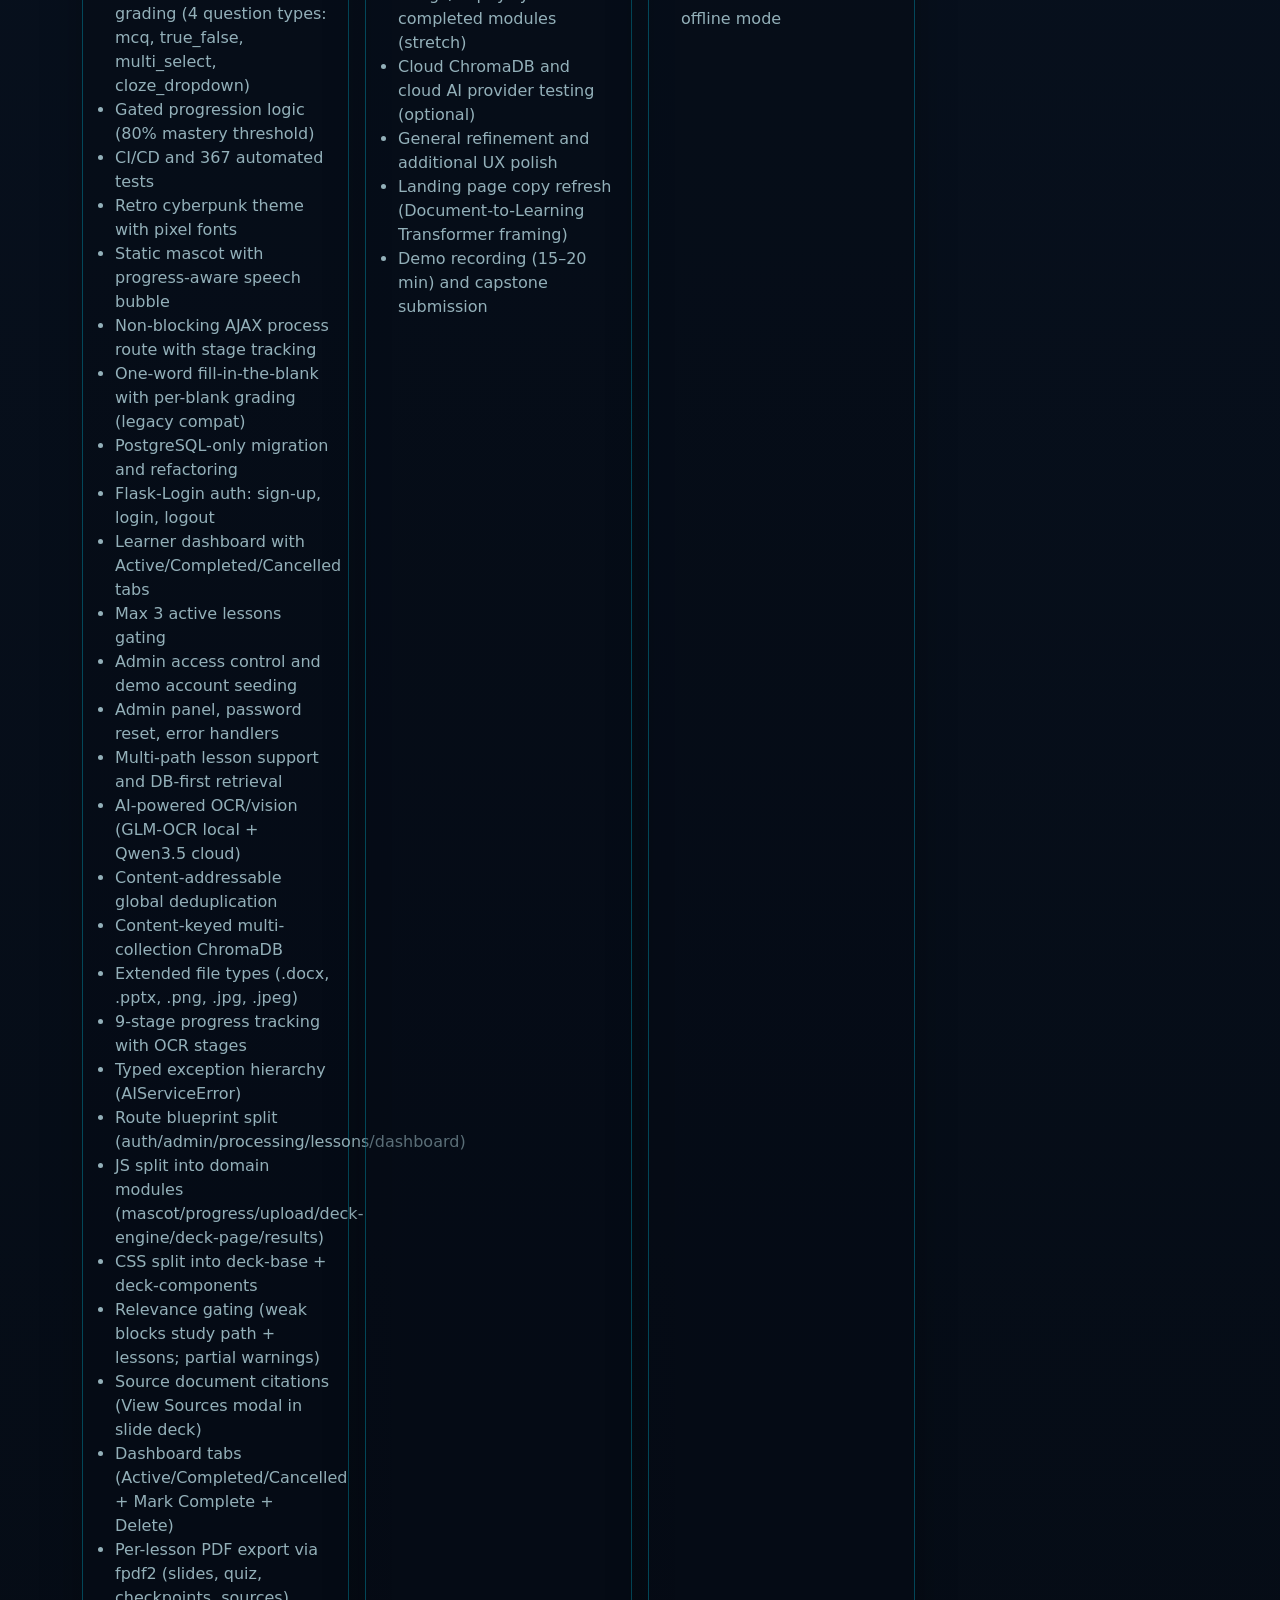
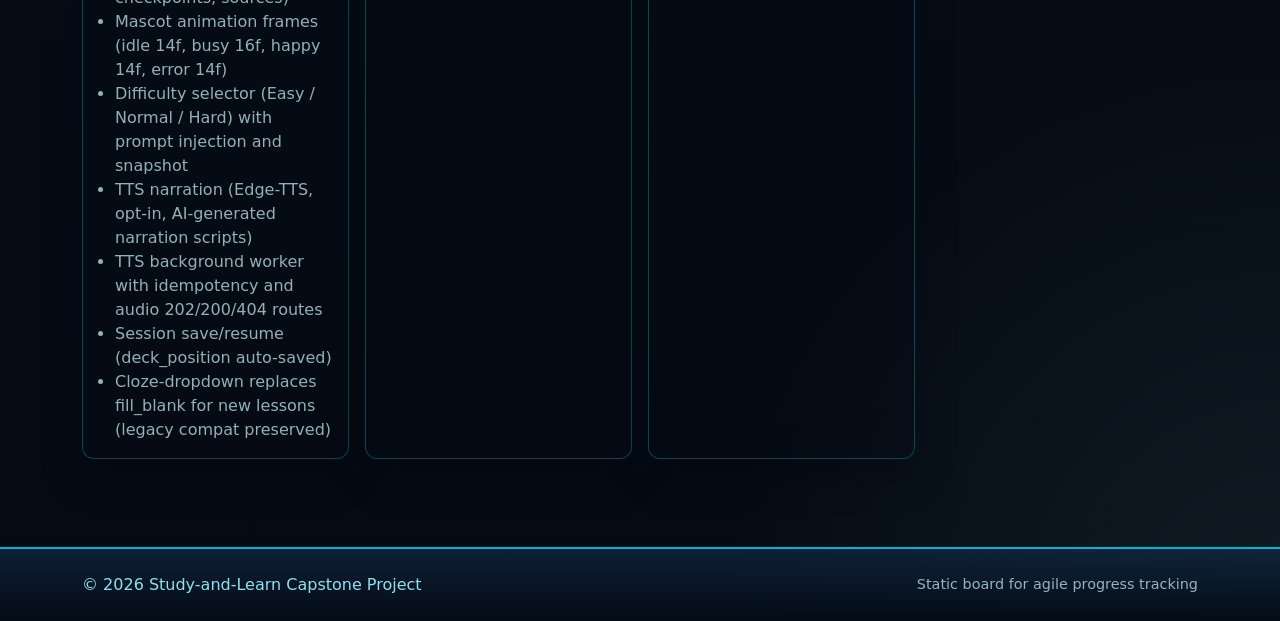
==== commit ed1139d2: "Clean up" ====
--- a/index.html
+++ b/index.html
@@ -87,7 +87,7 @@
         </div>
       </div>
     </div>
-  </section>
+</section>
 
   <!-- SPRINTS -->
   <section id="sprints" class="section-pad pt-0">
@@ -97,7 +97,6 @@
           <p class="eyebrow mb-1">AGILE SCHEDULE</p>
           <h2 class="section-title mb-0">Planned Development Sprints</h2>
         </div>
-        <span class="az-chip">Agile schedule: 8 sprints (6 complete, 1 in progress, 1 current focus)</span>
       </div>
       <div class="row g-3" id="sprintCards"></div>
     </div>
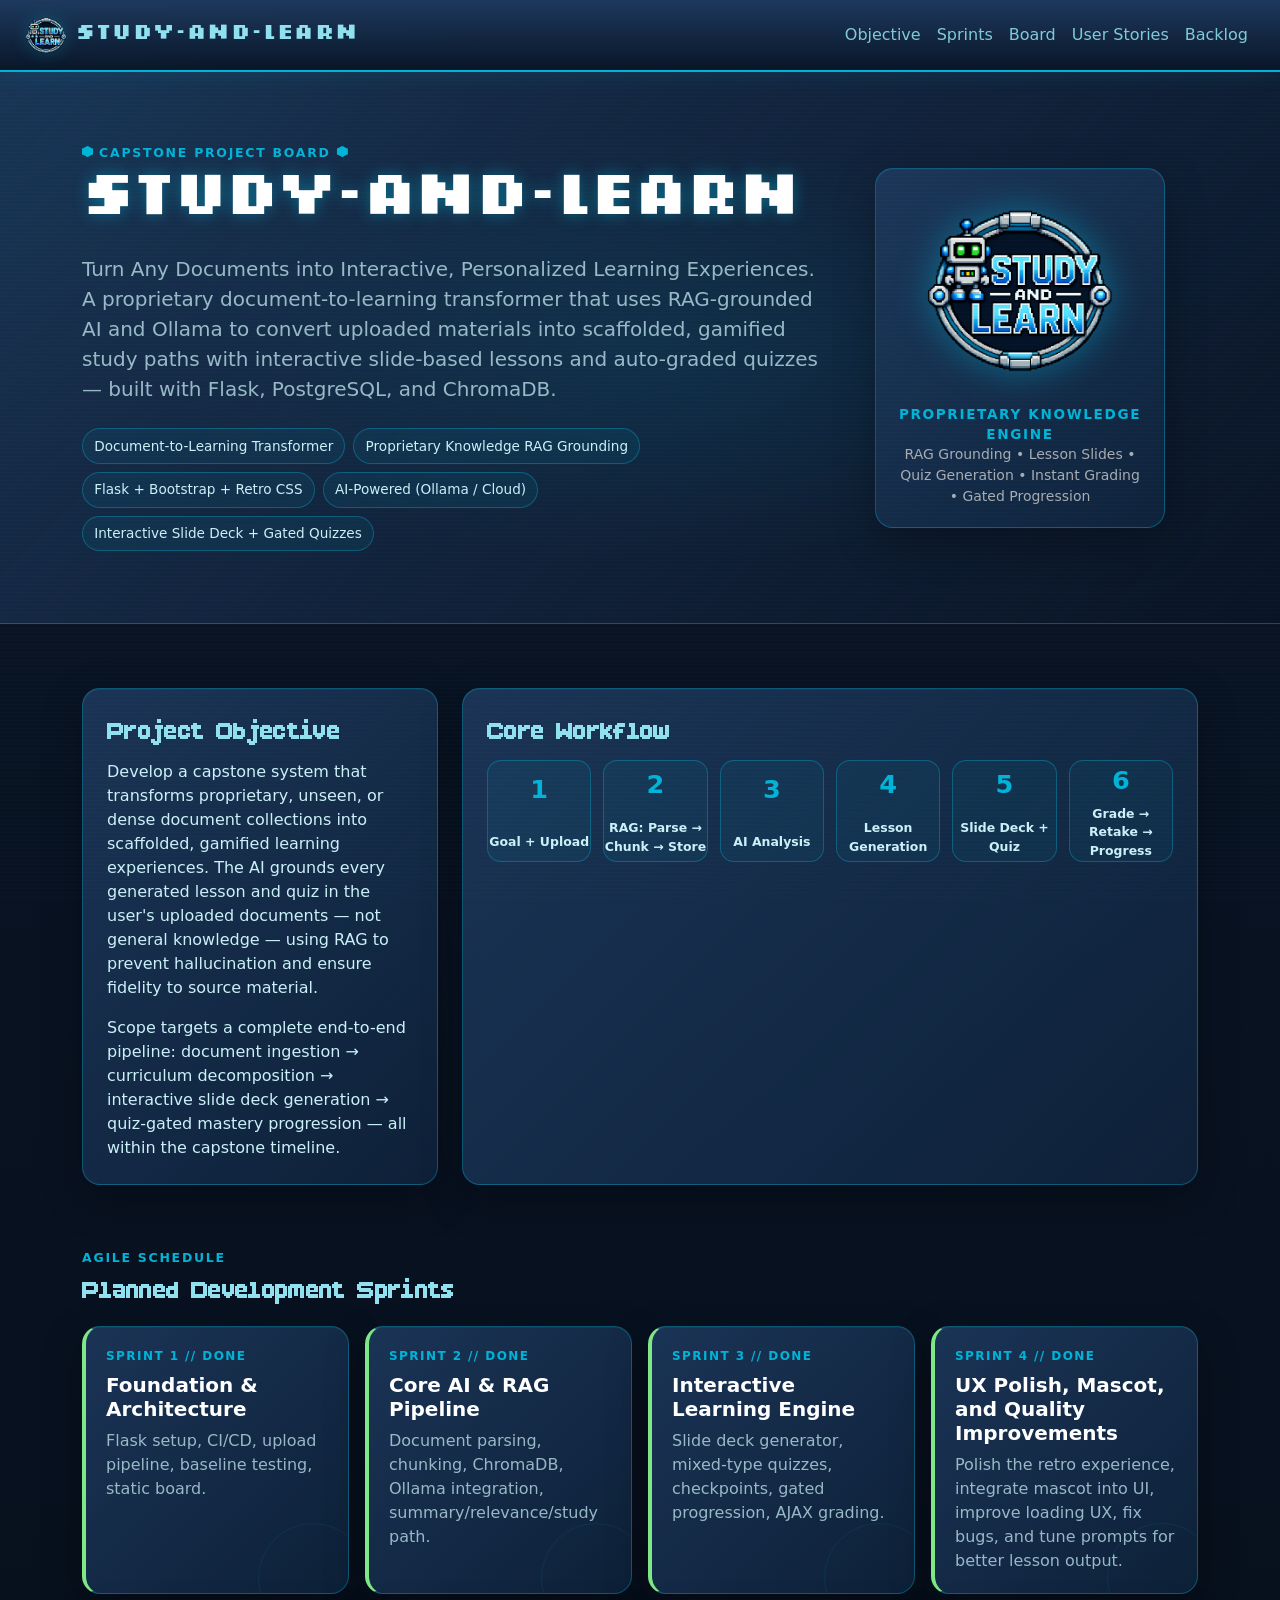
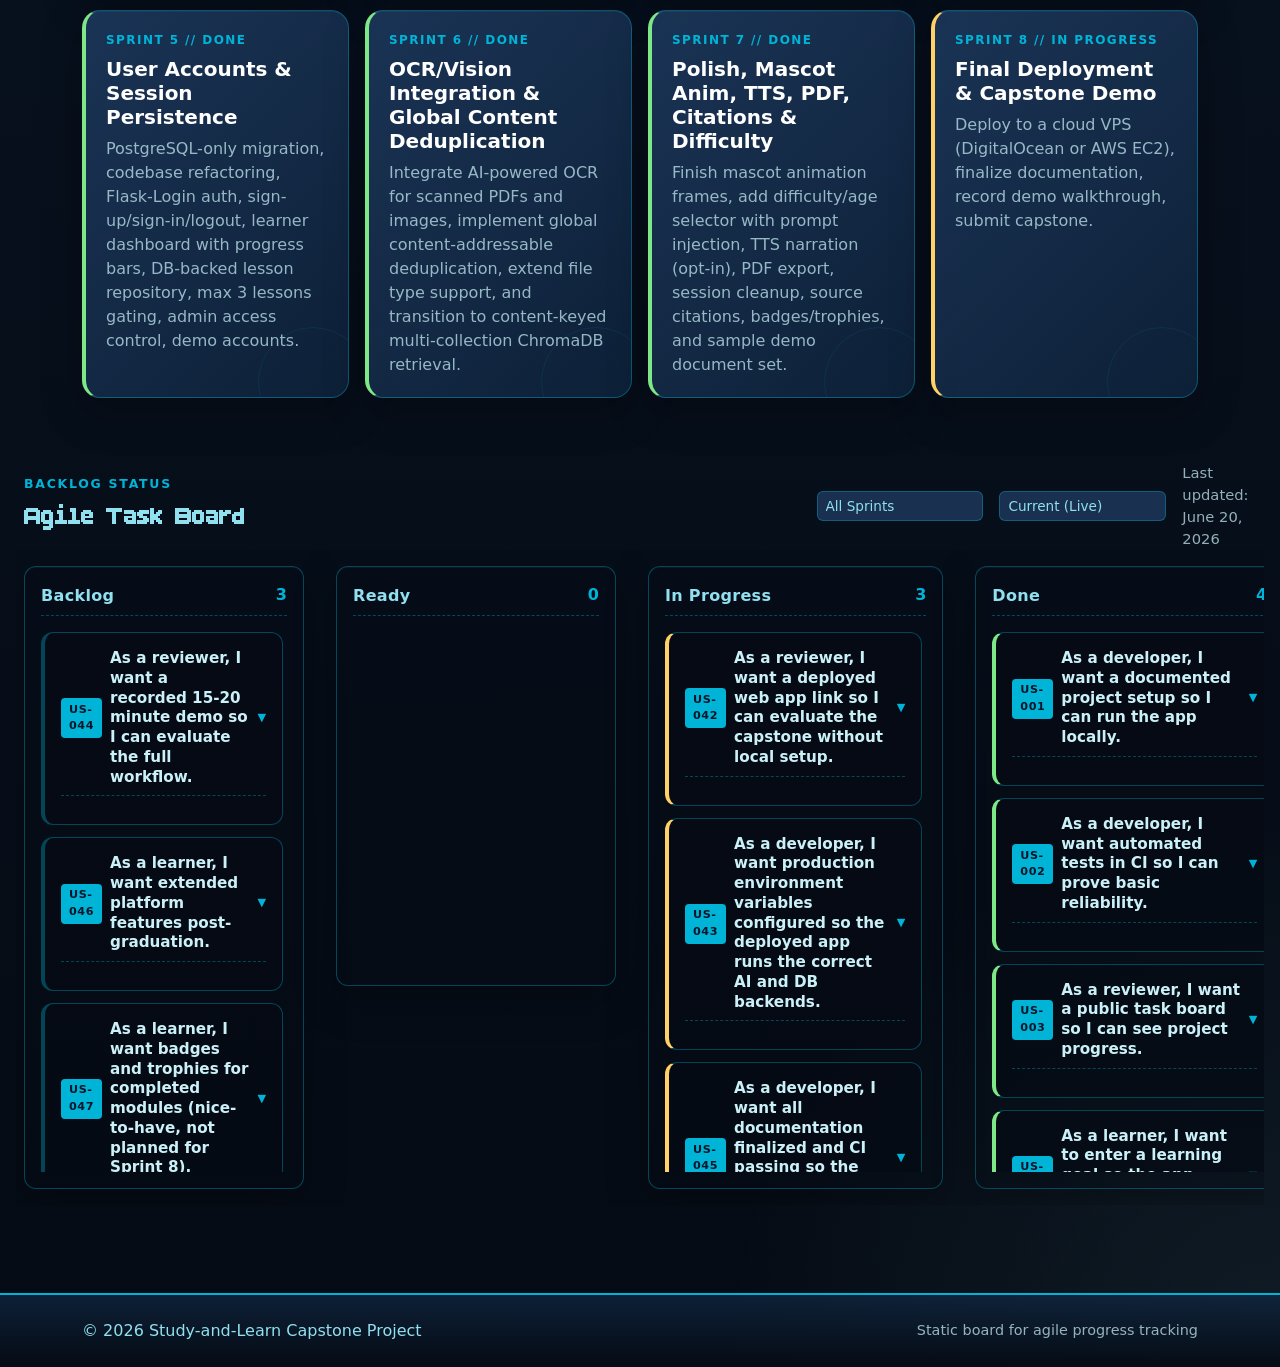
==== commit 0b9fda7c: "Sprint 8 Update" ====
--- a/index.html
+++ b/index.html
@@ -27,7 +27,8 @@
         <li class="nav-item"><a class="nav-link" href="#objective">Objective</a></li>
         <li class="nav-item"><a class="nav-link" href="#sprints">Sprints</a></li>
         <li class="nav-item"><a class="nav-link" href="#board">Board</a></li>
-        <li class="nav-item"><a class="nav-link" href="#priorities">Backlog</a></li>
+        <li class="nav-item"><a class="nav-link" href="user-stories.html">User Stories</a></li>
+        <li class="nav-item"><a class="nav-link" href="backlog.html">Backlog</a></li>
       </ul>
     </div>
   </div>
@@ -123,20 +124,6 @@
       <div class="row g-3 kanban-board" id="kanbanBoard" aria-live="polite"></div>
     </div>
   </section>
-
-  <!-- SCOPE LADDER / BACKLOG PRIORITIZATION -->
-  <section id="priorities" class="section-pad pt-0">
-    <div class="container">
-      <div class="d-flex justify-content-between align-items-end gap-3 flex-wrap mb-3">
-        <div>
-          <p class="eyebrow mb-1">OPTIONAL FEATURES</p>
-          <h2 class="section-title mb-0">Backlog Prioritization</h2>
-        </div>
-        <span class="az-chip">Deferred until core MVP is stable</span>
-      </div>
-      <div class="row g-3" id="scopeLadder"></div>
-    </div>
-  </section>
 </main>
 
 <footer class="az-footer py-4 mt-4">
--- a/assets/css/styles.css
+++ b/assets/css/styles.css
@@ -350,7 +350,7 @@
 .sprint-card.planning { border-left: 4px solid var(--az-muted); }
 .sprint-card.backlog { border-left: 4px solid var(--az-border); }
 
-/* Scope Ladder */
+/* Scope Ladder (used by backlog.html) */
 .scope-card {
   padding: 1rem;
   height: 100%;
@@ -371,3 +371,142 @@
   padding-left: 1.2rem;
 }
 
+/* ===== USER STORIES PAGE ===== */
+.sprint-row {
+  border-bottom: 1px solid rgba(0, 180, 216, 0.12);
+  padding-bottom: 2rem;
+}
+.sprint-row:last-child { border-bottom: none; }
+
+.sprint-row-header {
+  padding-left: 0.5rem;
+  border-left: 3px solid var(--az-cyan);
+}
+.sprint-row-badge {
+  display: inline-flex;
+  align-items: center;
+  font-weight: 900;
+  font-size: 0.85rem;
+  letter-spacing: 0.05em;
+  text-transform: uppercase;
+  padding: 0.3rem 0.8rem;
+  border-radius: 6px;
+  background: rgba(0, 180, 216, 0.15);
+  border: 1px solid var(--az-border);
+  color: var(--az-cyan-light);
+}
+.sprint-row-badge.done { border-left: 3px solid var(--az-success); }
+.sprint-row-badge.in-progress { border-left: 3px solid var(--az-warning); }
+.sprint-row-badge.backlog { border-left: 3px solid var(--az-border); }
+
+.sprint-row-status {
+  font-size: 0.78rem;
+  font-weight: 800;
+  text-transform: uppercase;
+  letter-spacing: 0.06em;
+}
+.sprint-row-status.done { color: var(--az-success); border-color: var(--az-success); }
+.sprint-row-status.in-progress { color: var(--az-warning); border-color: var(--az-warning); }
+.sprint-row-status.backlog { color: var(--az-muted); }
+
+.sprint-row-goal {
+  color: var(--az-muted);
+  font-size: 0.9rem;
+  font-style: italic;
+}
+
+/* User story cards (grid) */
+.us-card {
+  background: linear-gradient(135deg, rgba(30, 58, 95, 0.72), rgba(16, 39, 66, 0.6));
+  border: 1px solid var(--az-border);
+  border-radius: 14px;
+  padding: 1.1rem;
+  height: 100%;
+  display: flex;
+  flex-direction: column;
+  border-top: 3px solid var(--az-cyan);
+  transition: transform 0.15s ease, box-shadow 0.15s ease;
+}
+.us-card:hover {
+  transform: translateY(-2px);
+  box-shadow: 0 10px 30px rgba(0, 0, 0, 0.35), 0 0 16px var(--az-glow);
+}
+.us-card.done { border-top-color: var(--az-success); }
+.us-card.in-progress { border-top-color: var(--az-warning); }
+.us-card.backlog { border-top-color: var(--az-border); opacity: 0.88; }
+
+.us-card-header {
+  display: flex;
+  justify-content: space-between;
+  align-items: center;
+  margin-bottom: 0.7rem;
+}
+
+.us-status-badge {
+  display: inline-flex;
+  align-items: center;
+  gap: 0.3rem;
+  font-size: 0.72rem;
+  font-weight: 800;
+  text-transform: uppercase;
+  letter-spacing: 0.04em;
+  padding: 0.2rem 0.5rem;
+  border-radius: 4px;
+  border: 1px solid var(--az-border);
+}
+.us-status-badge.done { color: var(--az-success); border-color: var(--az-success); background: rgba(126, 231, 135, 0.08); }
+.us-status-badge.in-progress { color: var(--az-warning); border-color: var(--az-warning); background: rgba(255, 209, 102, 0.08); }
+.us-status-badge.backlog { color: var(--az-muted); border-color: var(--az-border); }
+
+.status-icon { font-size: 0.85rem; }
+
+.us-card-title {
+  color: var(--az-silver);
+  font-size: 0.95rem;
+  font-weight: 700;
+  line-height: 1.35;
+  margin: 0 0 0.8rem 0;
+}
+
+.us-card-tasks {
+  display: flex;
+  flex-direction: column;
+  gap: 0.4rem;
+  margin-top: auto;
+}
+
+.us-card-tasks .task-card {
+  padding: 0.45rem;
+  margin-bottom: 0;
+}
+.us-card-tasks .task-desc {
+  font-size: 0.85rem;
+}
+
+/* Status dots (legend) */
+.status-dot {
+  display: inline-block;
+  width: 10px;
+  height: 10px;
+  border-radius: 50%;
+  margin-right: 0.3rem;
+}
+.status-dot.status-done { background: var(--az-success); box-shadow: 0 0 6px var(--az-success); }
+.status-dot.status-in-progress { background: var(--az-warning); box-shadow: 0 0 6px var(--az-warning); }
+.status-dot.status-backlog { background: var(--az-muted); }
+
+/* Backlog page link */
+.backlog-link {
+  color: var(--az-cyan-light);
+  text-decoration: underline;
+  text-decoration-color: var(--az-cyan);
+}
+.backlog-link:hover { color: #fff; text-shadow: 0 0 8px var(--az-cyan); }
+
+/* Backlog page cards */
+.backlog-card {
+  border-left: 3px solid var(--az-cyan);
+}
+.backlog-card:first-child { border-left-color: var(--az-warning); }
+.backlog-card:last-child { border-left-color: var(--az-border); }
+
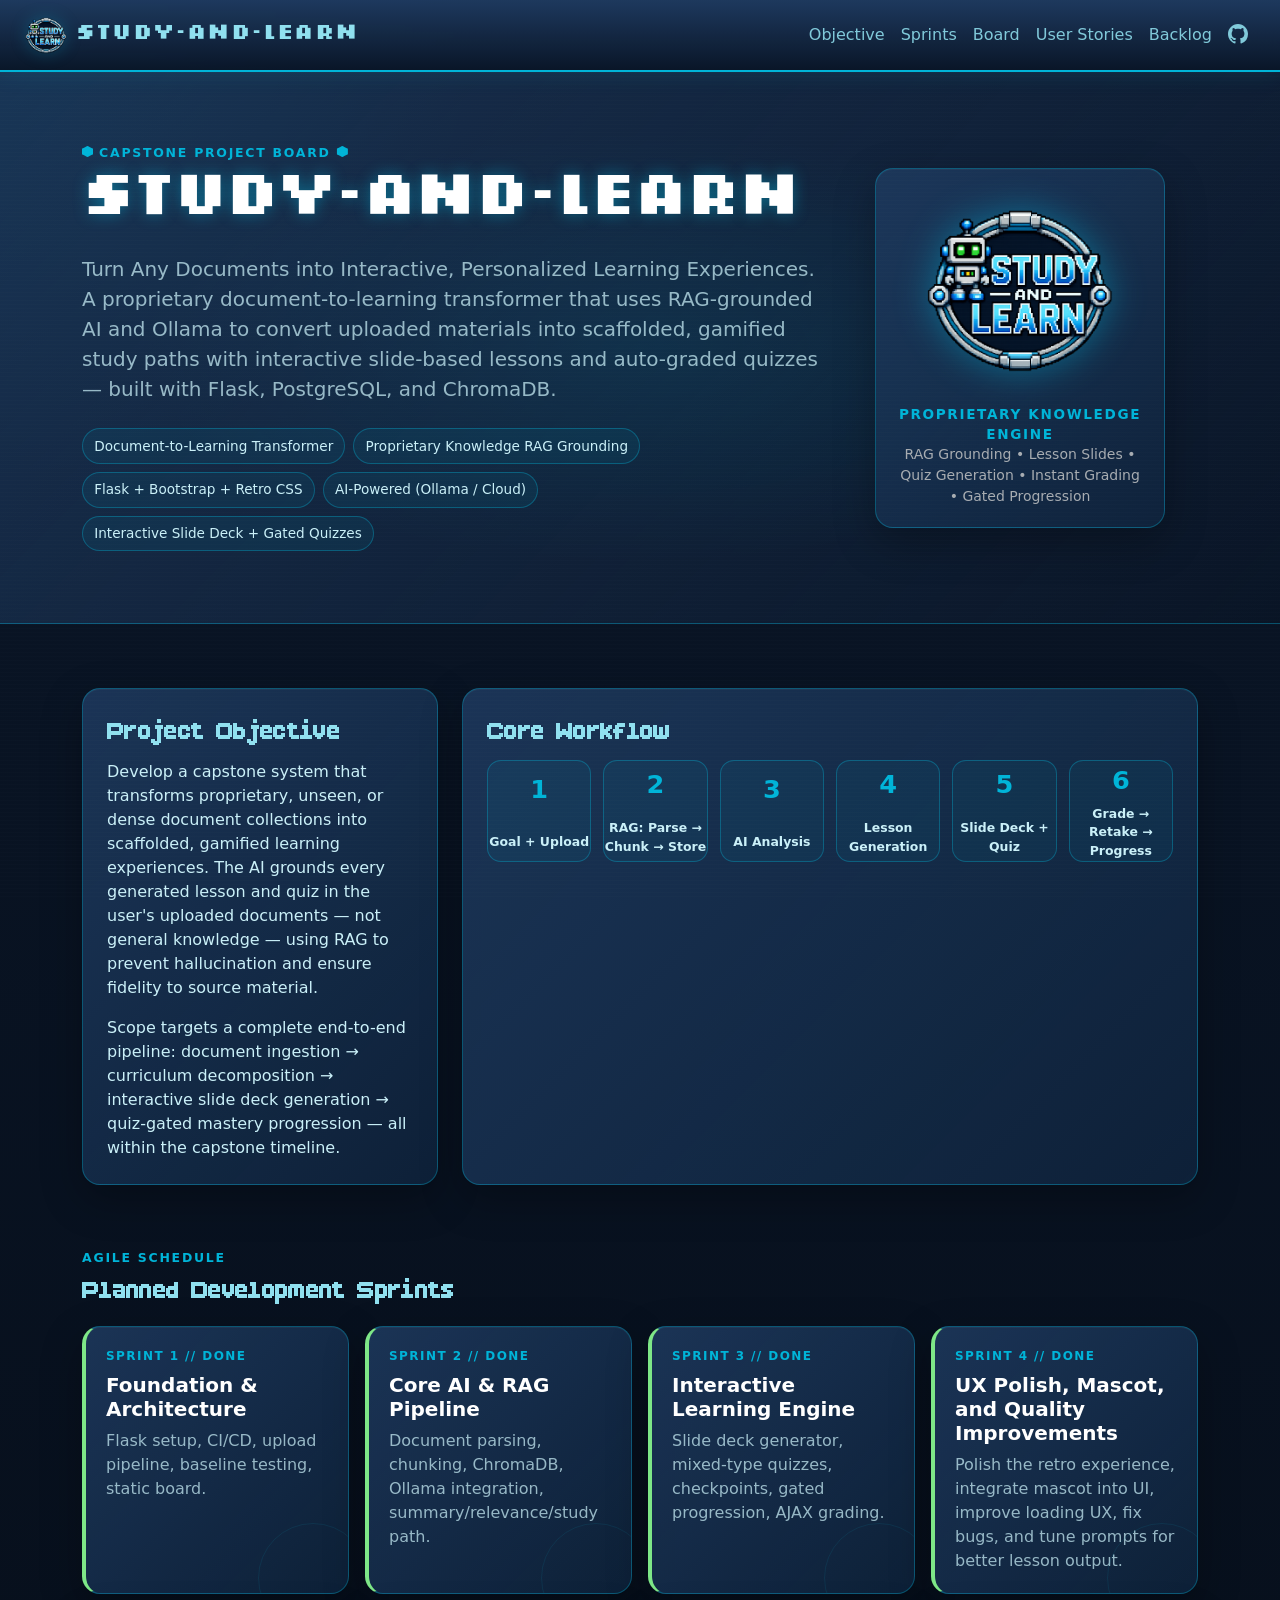
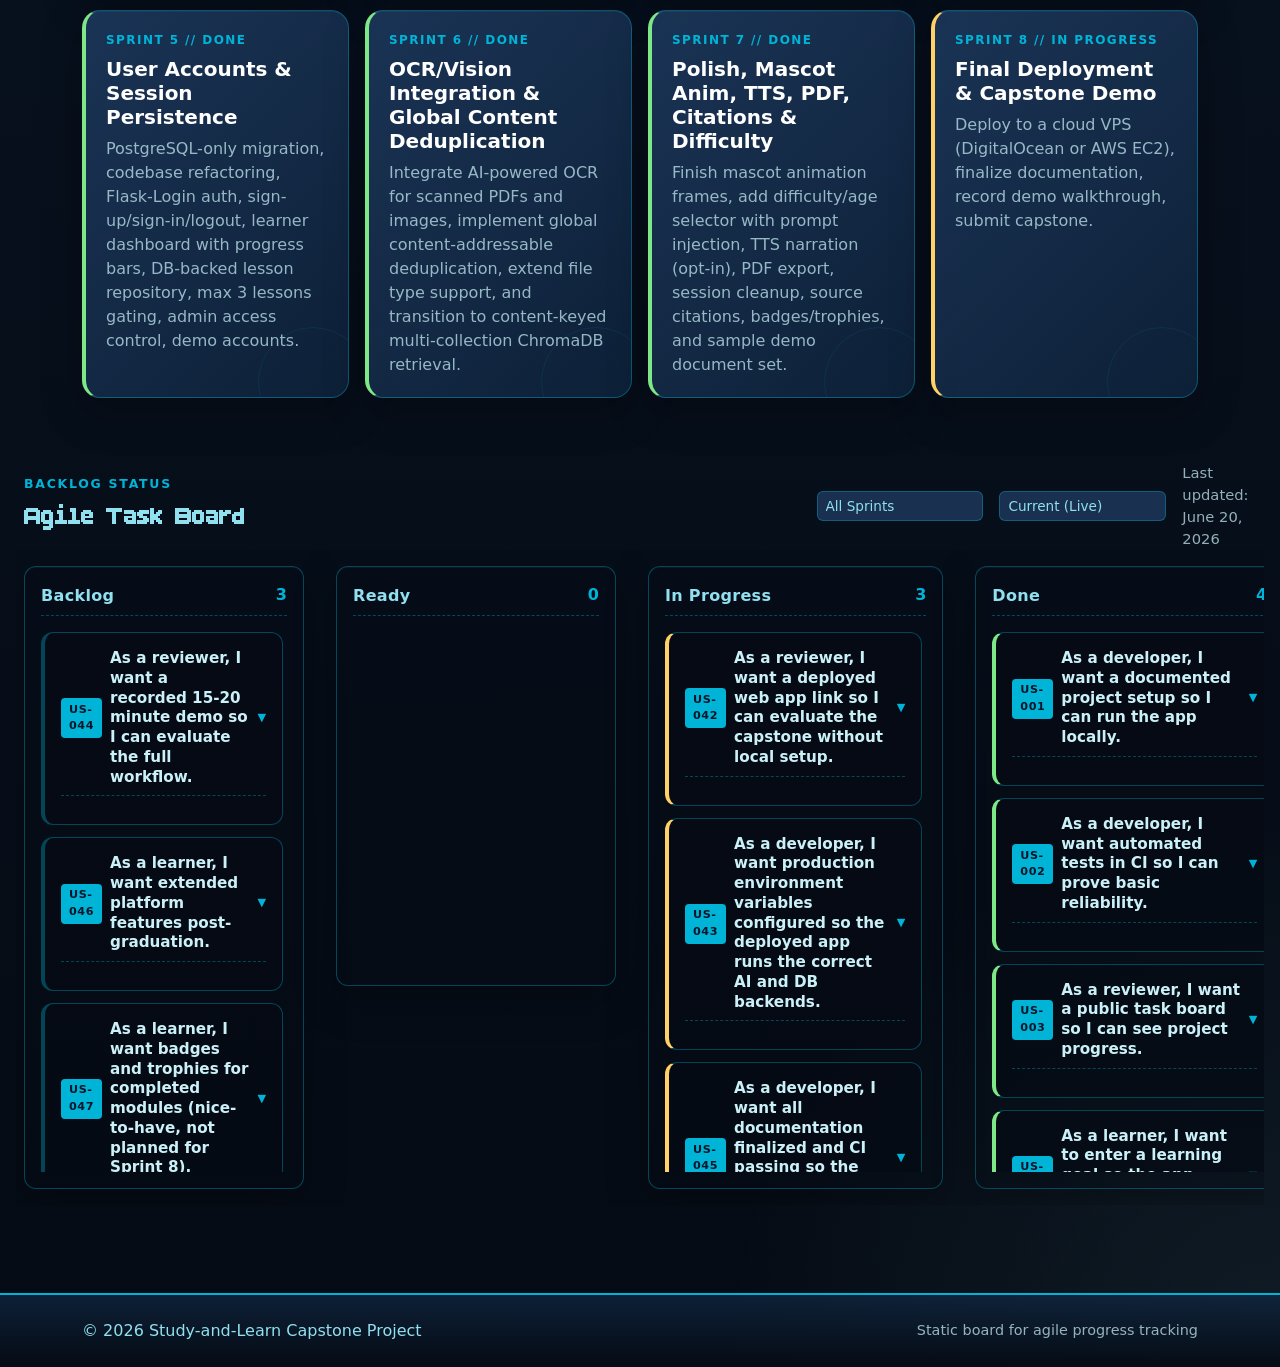
==== commit bc388c26: "Task board update" ====
--- a/index.html
+++ b/index.html
@@ -29,6 +29,11 @@
         <li class="nav-item"><a class="nav-link" href="#board">Board</a></li>
         <li class="nav-item"><a class="nav-link" href="user-stories.html">User Stories</a></li>
         <li class="nav-item"><a class="nav-link" href="backlog.html">Backlog</a></li>
+        <li class="nav-item"><a class="nav-link" href="https://github.com/stephen-cpe/study-and-learn" target="_blank" rel="noopener noreferrer" aria-label="GitHub repository">
+          <svg xmlns="http://www.w3.org/2000/svg" width="20" height="20" fill="currentColor" viewBox="0 0 16 16" style="vertical-align: text-bottom;">
+            <path d="M8 0C3.58 0 0 3.58 0 8c0 3.54 2.29 6.53 5.47 7.59.4.07.55-.17.55-.38 0-.19-.01-.82-.01-1.49-2.01.37-2.53-.49-2.69-.94-.09-.23-.48-.94-.82-1.13-.28-.15-.68-.52-.01-.53.63-.01 1.08.58 1.23.82.72 1.21 1.87.87 2.33.66.07-.52.28-.87.51-1.07-1.78-.2-3.64-.89-3.64-3.95 0-.87.31-1.59.82-2.15-.08-.2-.36-1.02.08-2.12 0 0 .67-.21 2.2.82.64-.18 1.32-.27 2-.27.68 0 1.36.09 2 .27 1.53-1.04 2.2-.82 2.2-.82.44 1.1.16 1.92.08 2.12.51.56.82 1.27.82 2.15 0 3.07-1.87 3.75-3.65 3.95.29.25.54.73.54 1.48 0 1.07-.01 1.93-.01 2.2 0 .21.15.46.55.38A8.013 8.013 0 0016 8c0-4.42-3.58-8-8-8z"/>
+          </svg>
+        </a></li>
       </ul>
     </div>
   </div>
--- a/assets/css/styles.css
+++ b/assets/css/styles.css
@@ -34,12 +34,18 @@
 
 body {
   min-height: 100vh;
+  display: flex;
+  flex-direction: column;
   background:
     radial-gradient(circle at top left, rgba(0, 180, 216, 0.14), transparent 30rem),
     radial-gradient(circle at bottom right, rgba(144, 224, 239, 0.08), transparent 35rem),
     linear-gradient(180deg, var(--az-dark), var(--az-darker));
   color: var(--az-silver);
   font-family: "Segoe UI", system-ui, -apple-system, BlinkMacSystemFont, sans-serif;
+}
+
+main {
+  flex: 1;
 }
 
 .scanlines {
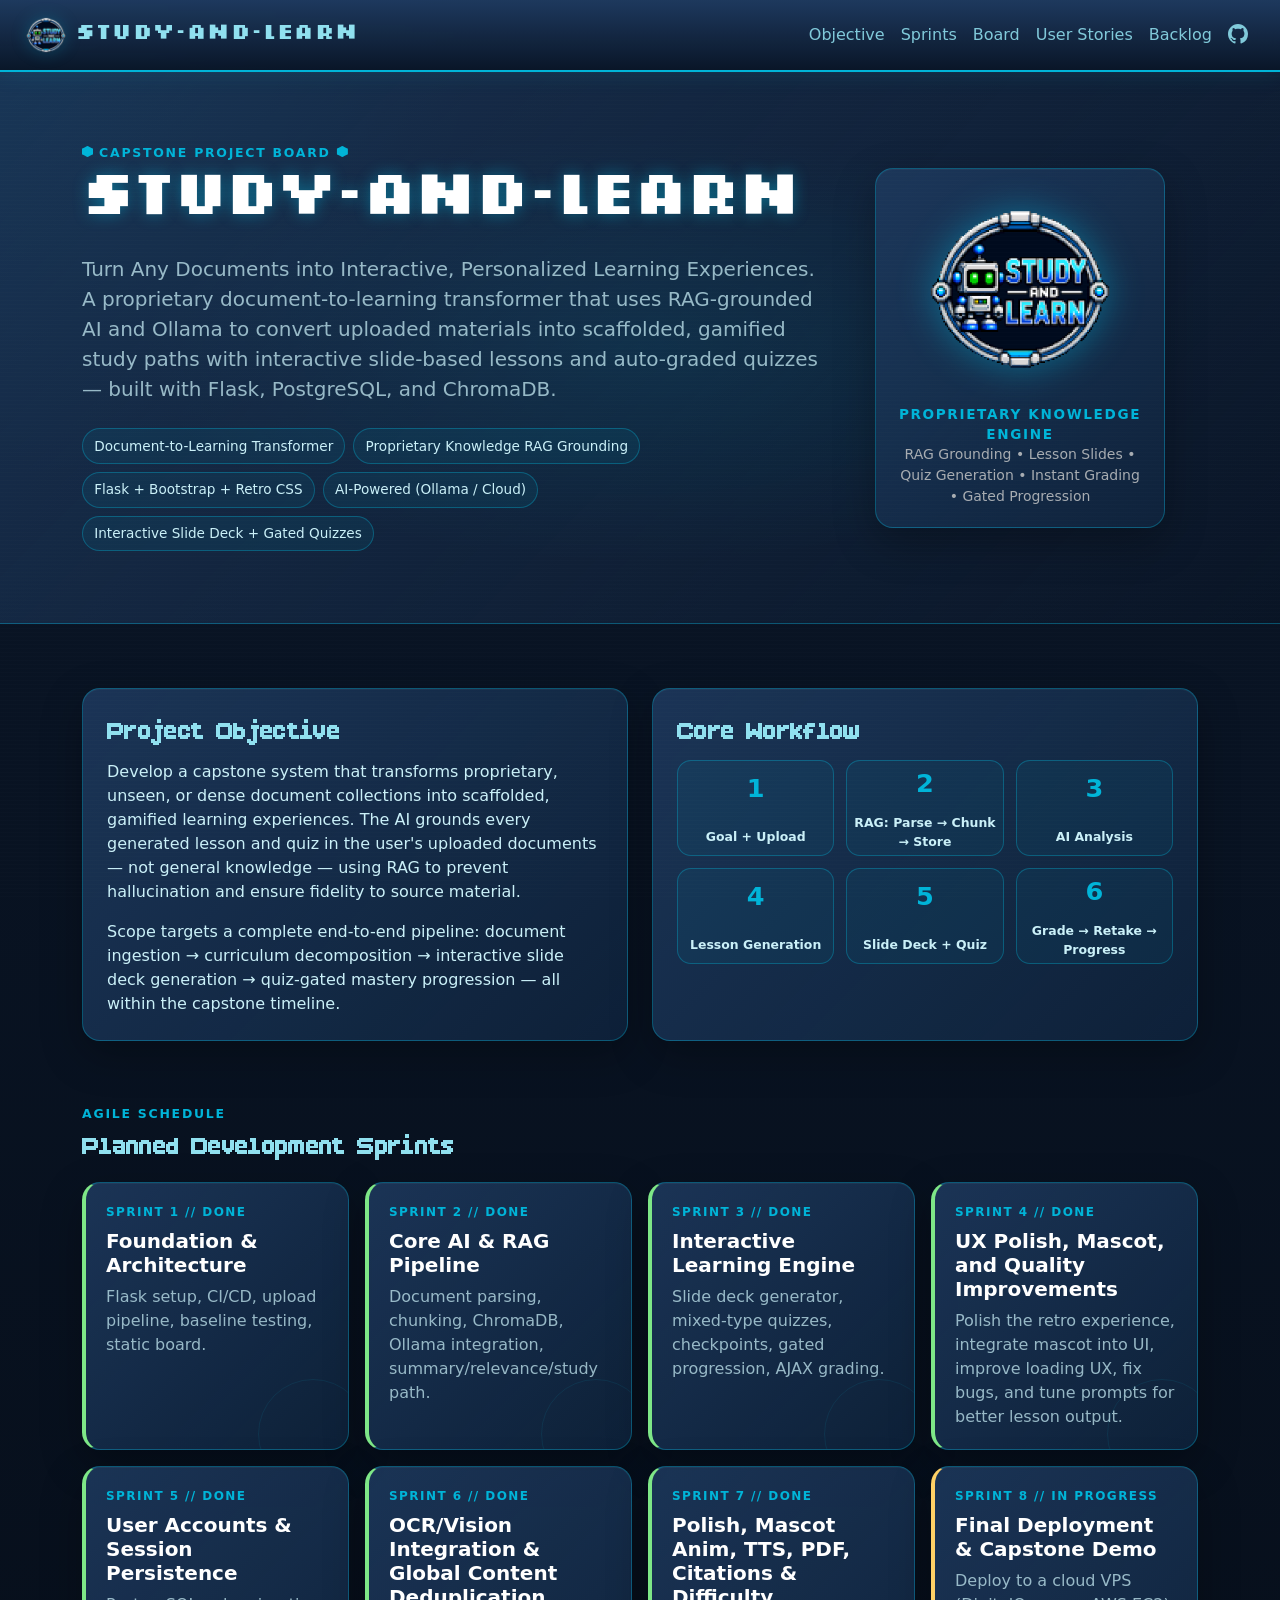
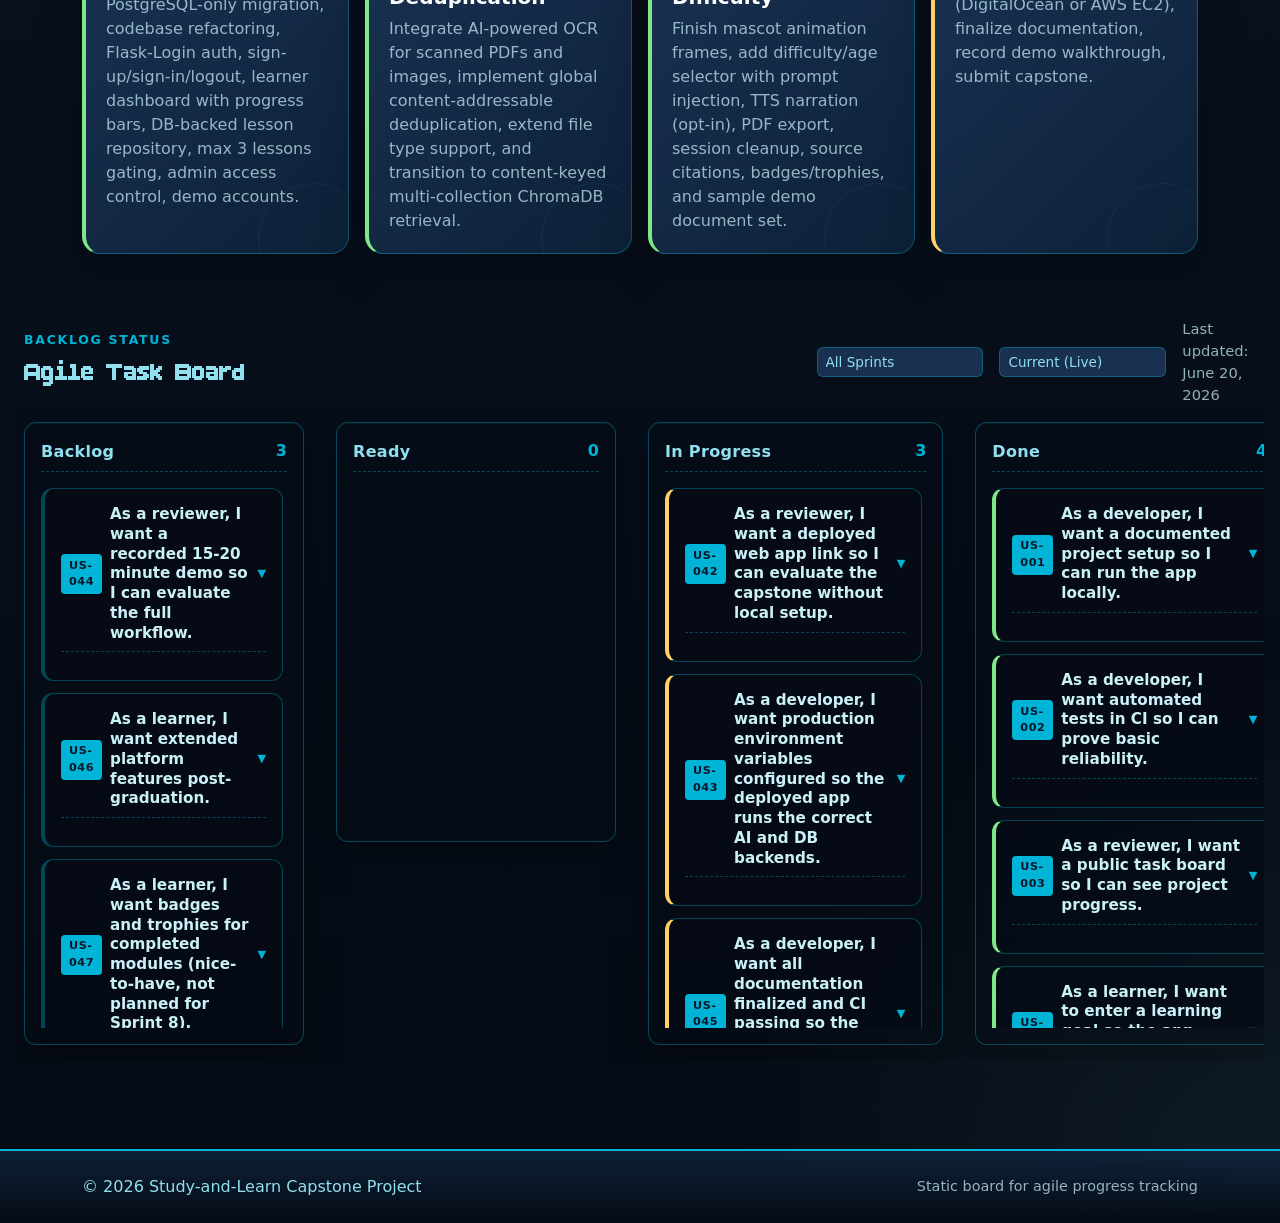
==== commit 1abdaecd: "Minor Update" ====
--- a/index.html
+++ b/index.html
@@ -71,14 +71,14 @@
   <section id="objective" class="section-pad">
     <div class="container">
       <div class="row g-4">
-        <div class="col-lg-4">
+        <div class="col-lg-6">
           <div class="az-panel h-100">
             <h2 class="section-title">Project Objective</h2>
             <p>Develop a capstone system that transforms proprietary, unseen, or dense document collections into scaffolded, gamified learning experiences. The AI grounds every generated lesson and quiz in the user's uploaded documents — not general knowledge — using RAG to prevent hallucination and ensure fidelity to source material.</p>
             <p class="mb-0">Scope targets a complete end-to-end pipeline: document ingestion → curriculum decomposition → interactive slide deck generation → quiz-gated mastery progression — all within the capstone timeline.</p>
           </div>
         </div>
-        <div class="col-lg-8">
+        <div class="col-lg-6">
           <div class="az-panel h-100">
             <h2 class="section-title">Core Workflow</h2>
             <div class="pipeline-grid" aria-label="MVP workflow pipeline">
--- a/assets/css/styles.css
+++ b/assets/css/styles.css
@@ -137,7 +137,7 @@
 
 .pipeline-grid {
   display: grid;
-  grid-template-columns: repeat(6, minmax(0, 1fr));
+  grid-template-columns: repeat(3, minmax(0, 1fr));
   gap: 0.75rem;
 }
 
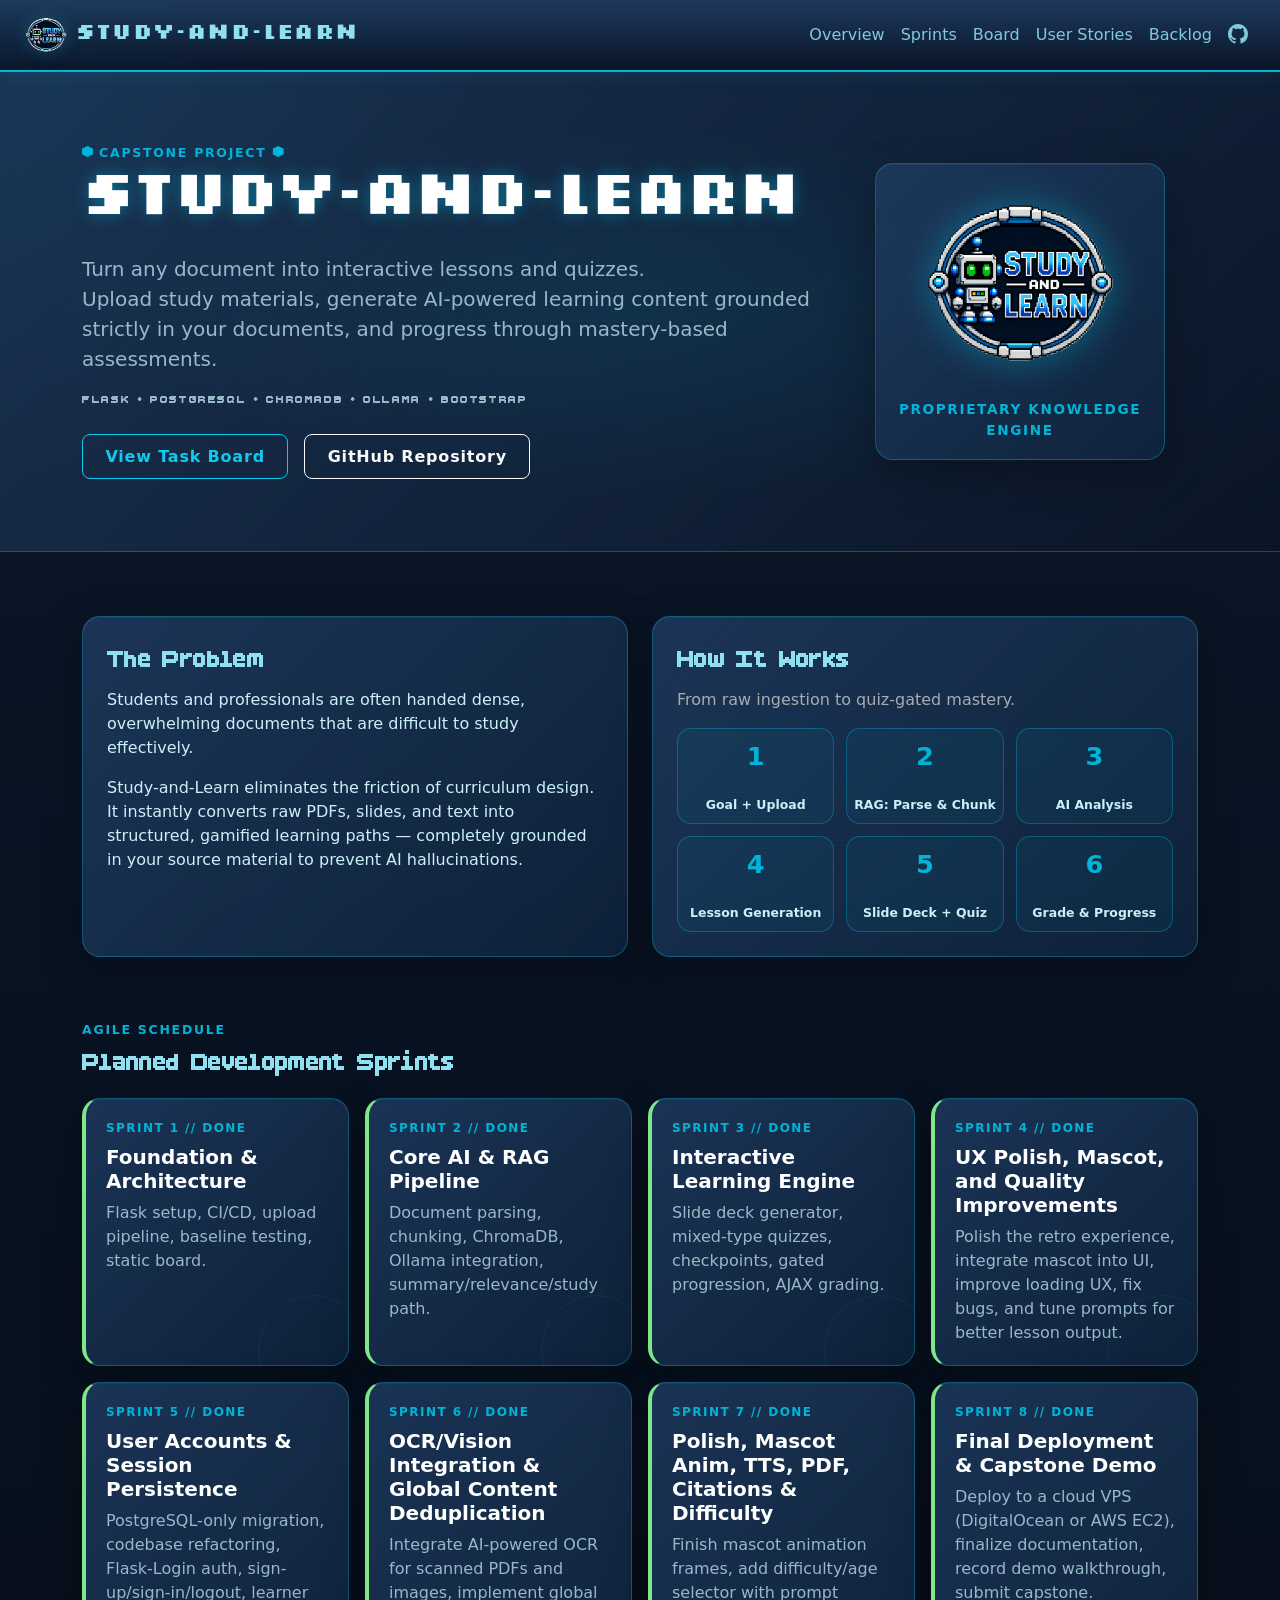
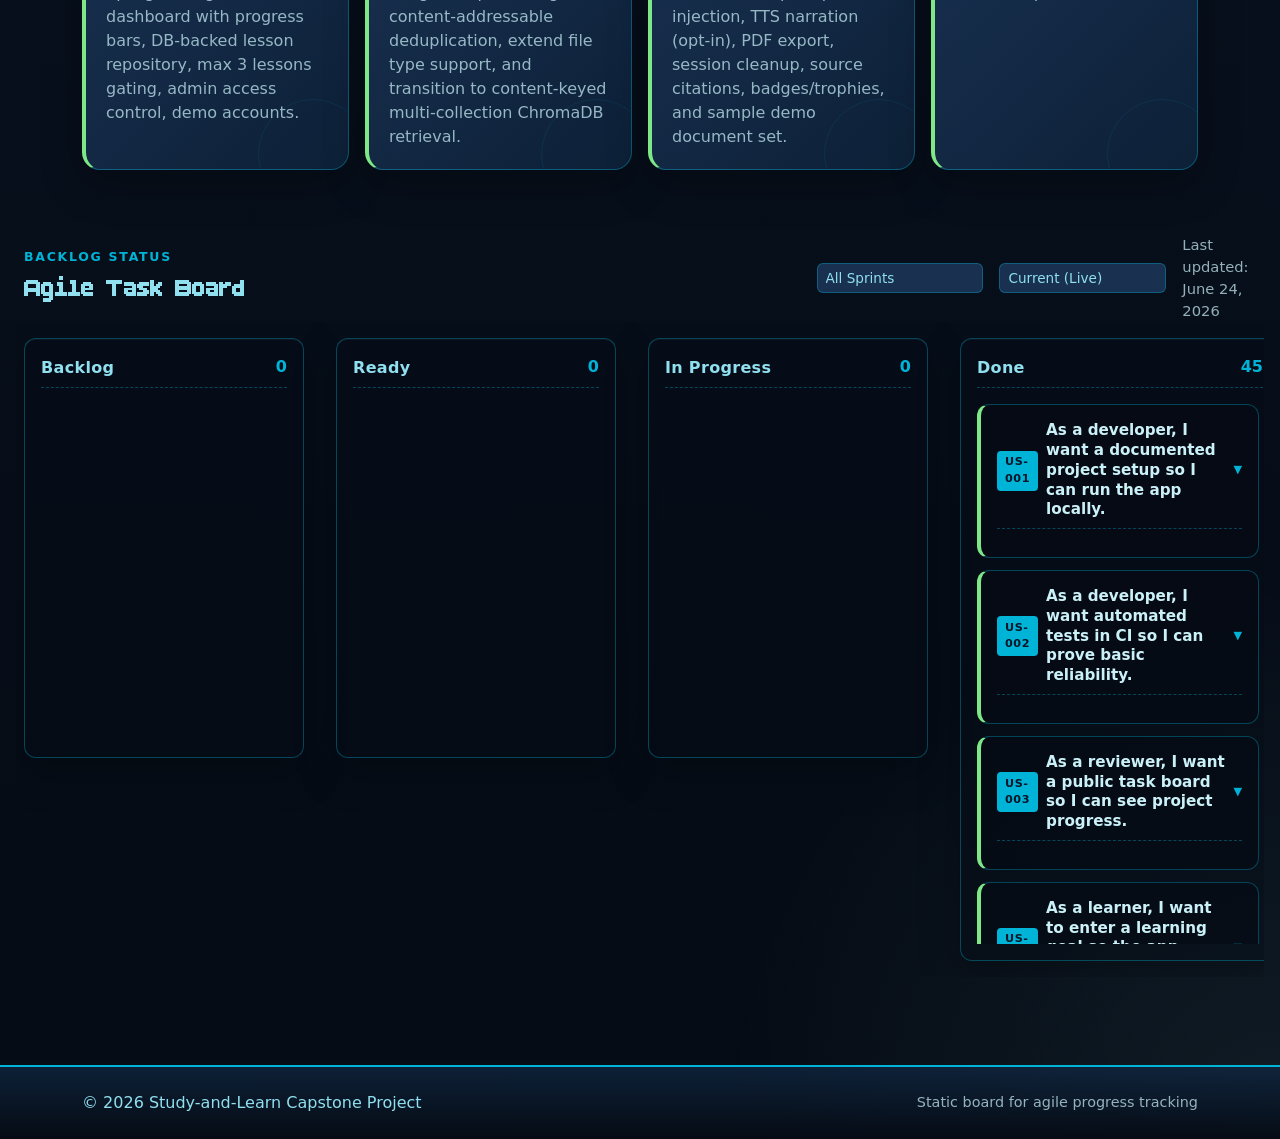
==== commit 8de21548: "Preparation for submission" ====
--- a/index.html
+++ b/index.html
@@ -11,32 +11,31 @@
 </head>
 <body>
 <div class="scanlines" aria-hidden="true"></div>
-
 <!-- NAVIGATION -->
 <nav class="navbar navbar-expand-lg az-navbar sticky-top">
-  <div class="container-fluid px-3 px-lg-4">
-    <a class="navbar-brand d-flex align-items-center gap-2" href="#top" aria-label="Project home">
-      <img src="assets/images/logo.png" alt="Project logo" class="brand-logo" />
-      <span class="brand-title">Study-and-Learn</span>
-    </a>
-    <button class="navbar-toggler az-toggler" type="button" data-bs-toggle="collapse" data-bs-target="#mainNav" aria-controls="mainNav" aria-expanded="false" aria-label="Toggle navigation">
-      <span class="navbar-toggler-icon"></span>
-    </button>
-    <div class="collapse navbar-collapse" id="mainNav">
-      <ul class="navbar-nav ms-auto mb-2 mb-lg-0">
-        <li class="nav-item"><a class="nav-link" href="#objective">Objective</a></li>
-        <li class="nav-item"><a class="nav-link" href="#sprints">Sprints</a></li>
-        <li class="nav-item"><a class="nav-link" href="#board">Board</a></li>
-        <li class="nav-item"><a class="nav-link" href="user-stories.html">User Stories</a></li>
-        <li class="nav-item"><a class="nav-link" href="backlog.html">Backlog</a></li>
-        <li class="nav-item"><a class="nav-link" href="https://github.com/stephen-cpe/study-and-learn" target="_blank" rel="noopener noreferrer" aria-label="GitHub repository">
-          <svg xmlns="http://www.w3.org/2000/svg" width="20" height="20" fill="currentColor" viewBox="0 0 16 16" style="vertical-align: text-bottom;">
-            <path d="M8 0C3.58 0 0 3.58 0 8c0 3.54 2.29 6.53 5.47 7.59.4.07.55-.17.55-.38 0-.19-.01-.82-.01-1.49-2.01.37-2.53-.49-2.69-.94-.09-.23-.48-.94-.82-1.13-.28-.15-.68-.52-.01-.53.63-.01 1.08.58 1.23.82.72 1.21 1.87.87 2.33.66.07-.52.28-.87.51-1.07-1.78-.2-3.64-.89-3.64-3.95 0-.87.31-1.59.82-2.15-.08-.2-.36-1.02.08-2.12 0 0 .67-.21 2.2.82.64-.18 1.32-.27 2-.27.68 0 1.36.09 2 .27 1.53-1.04 2.2-.82 2.2-.82.44 1.1.16 1.92.08 2.12.51.56.82 1.27.82 2.15 0 3.07-1.87 3.75-3.65 3.95.29.25.54.73.54 1.48 0 1.07-.01 1.93-.01 2.2 0 .21.15.46.55.38A8.013 8.013 0 0016 8c0-4.42-3.58-8-8-8z"/>
-          </svg>
-        </a></li>
-      </ul>
-    </div>
-  </div>
+<div class="container-fluid px-3 px-lg-4">
+<a class="navbar-brand d-flex align-items-center gap-2" href="#top" aria-label="Project home">
+<img src="assets/images/logo.png" alt="Project logo" class="brand-logo" />
+<span class="brand-title">Study-and-Learn</span>
+</a>
+<button class="navbar-toggler az-toggler" type="button" data-bs-toggle="collapse" data-bs-target="#mainNav" aria-controls="mainNav" aria-expanded="false" aria-label="Toggle navigation">
+<span class="navbar-toggler-icon"></span>
+</button>
+<div class="collapse navbar-collapse" id="mainNav">
+<ul class="navbar-nav ms-auto mb-2 mb-lg-0">
+<li class="nav-item"><a class="nav-link" href="#objective">Overview</a></li>
+<li class="nav-item"><a class="nav-link" href="#sprints">Sprints</a></li>
+<li class="nav-item"><a class="nav-link" href="#board">Board</a></li>
+<li class="nav-item"><a class="nav-link" href="user-stories.html">User Stories</a></li>
+<li class="nav-item"><a class="nav-link" href="backlog.html">Backlog</a></li>
+<li class="nav-item"><a class="nav-link" href="https://github.com/stephen-cpe/study-and-learn" target="_blank" rel="noopener noreferrer" aria-label="GitHub repository">
+<svg xmlns="http://www.w3.org/2000/svg" width="20" height="20" fill="currentColor" viewBox="0 0 16 16" style="vertical-align: text-bottom;">
+<path d="M8 0C3.58 0 0 3.58 0 8c0 3.54 2.29 6.53 5.47 7.59.4.07.55-.17.55-.38 0-.19-.01-.82-.01-1.49-2.01.37-2.53-.49-2.69-.94-.09-.23-.48-.94-.82-1.13-.28-.15-.68-.52-.01-.53.63-.01 1.08.58 1.23.82.72 1.21 1.87.87 2.33.66.07-.52.28-.87.51-1.07-1.78-.2-3.64-.89-3.64-3.95 0-.87.31-1.59.82-2.15-.08-.2-.36-1.02.08-2.12 0 0 .67-.21 2.2.82.64-.18 1.32-.27 2-.27.68 0 1.36.09 2 .27 1.53-1.04 2.2-.82 2.2-.82.44 1.1.16 1.92.08 2.12.51.56.82 1.27.82 2.15 0 3.07-1.87 3.75-3.65 3.95.29.25.54.73.54 1.48 0 1.07-.01 1.93-.01 2.2 0 .21.15.46.55.38A8.013 8.013 0 0016 8c0-4.42-3.58-8-8-8z"/>
+</svg>
+</a></li>
+</ul>
+</div>
+</div>
 </nav>
 
 <!-- HERO -->
@@ -44,22 +43,24 @@
   <div class="container py-lg-4">
     <div class="row align-items-center g-4">
       <div class="col-lg-8">
-        <p class="eyebrow mb-2"><span class="hex-accent"></span> CAPSTONE PROJECT BOARD <span class="hex-accent"></span></p>
+        <p class="eyebrow mb-2"><span class="hex-accent"></span> CAPSTONE PROJECT <span class="hex-accent"></span></p>
         <h1 class="display-4 hero-title mb-3">Study-and-Learn</h1>
-        <p class="lead hero-copy mb-4"><strong>Turn Any Documents into Interactive, Personalized Learning Experiences.</strong><br>A proprietary document-to-learning transformer that uses RAG-grounded AI and Ollama to convert uploaded materials into scaffolded, gamified study paths with interactive slide-based lessons and auto-graded quizzes — built with Flask, PostgreSQL, and ChromaDB.</p>
-        <div class="d-flex flex-wrap gap-2">
-          <span class="az-chip">Document-to-Learning Transformer</span>
-          <span class="az-chip">Proprietary Knowledge RAG Grounding</span>
-          <span class="az-chip">Flask + Bootstrap + Retro CSS</span>
-          <span class="az-chip">AI-Powered (Ollama / Cloud)</span>
-          <span class="az-chip">Interactive Slide Deck + Gated Quizzes</span>
+        <p class="lead hero-copy mb-3">
+          <strong>Turn any document into interactive lessons and quizzes.</strong><br>
+          Upload study materials, generate AI-powered learning content grounded strictly in your documents, and progress through mastery-based assessments.
+        </p>
+        <div class="tech-stack-line mb-4">
+          Flask &bull; PostgreSQL &bull; ChromaDB &bull; Ollama &bull; Bootstrap
+        </div>
+        <div class="d-flex flex-wrap gap-3">
+           <a href="#board" class="btn btn-outline-info az-btn">View Task Board</a>
+           <a href="https://github.com/stephen-cpe/study-and-learn" target="_blank" rel="noopener noreferrer" class="btn btn-outline-light az-btn">GitHub Repository</a>
         </div>
       </div>
       <div class="col-lg-4 text-center">
         <div class="mascot-card mx-auto">
-          <img src="assets/images/logo.png" alt="System Architecture" class="mascot-img" />
-           <div class="mascot-status mt-3">PROPRIETARY KNOWLEDGE ENGINE</div>
-          <div class="small text-secondary-emphasis">RAG Grounding • Lesson Slides • Quiz Generation • Instant Grading • Gated Progression</div>
+          <img src="assets/images/logo.png" alt="Study-and-Learn Mascot" class="mascot-img" />
+          <div class="mascot-status mt-3">PROPRIETARY KNOWLEDGE ENGINE</div>
         </div>
       </div>
     </div>
@@ -67,33 +68,34 @@
 </header>
 
 <main>
-  <!-- OBJECTIVE -->
+  <!-- OVERVIEW (THE PROBLEM & HOW IT WORKS) -->
   <section id="objective" class="section-pad">
     <div class="container">
       <div class="row g-4">
         <div class="col-lg-6">
           <div class="az-panel h-100">
-            <h2 class="section-title">Project Objective</h2>
-            <p>Develop a capstone system that transforms proprietary, unseen, or dense document collections into scaffolded, gamified learning experiences. The AI grounds every generated lesson and quiz in the user's uploaded documents — not general knowledge — using RAG to prevent hallucination and ensure fidelity to source material.</p>
-            <p class="mb-0">Scope targets a complete end-to-end pipeline: document ingestion → curriculum decomposition → interactive slide deck generation → quiz-gated mastery progression — all within the capstone timeline.</p>
+            <h2 class="section-title">The Problem</h2>
+            <p class="mb-3">Students and professionals are often handed dense, overwhelming documents that are difficult to study effectively.</p>
+            <p class="mb-0">Study-and-Learn eliminates the friction of curriculum design. It instantly converts raw PDFs, slides, and text into structured, gamified learning paths — completely grounded in your source material to prevent AI hallucinations.</p>
           </div>
         </div>
         <div class="col-lg-6">
           <div class="az-panel h-100">
-            <h2 class="section-title">Core Workflow</h2>
+            <h2 class="section-title">How It Works</h2>
+            <p class="mb-3 text-secondary-emphasis">From raw ingestion to quiz-gated mastery.</p>
             <div class="pipeline-grid" aria-label="MVP workflow pipeline">
               <div class="pipeline-step">1<br><span>Goal + Upload</span></div>
-              <div class="pipeline-step">2<br><span>RAG: Parse → Chunk → Store</span></div>
+              <div class="pipeline-step">2<br><span>RAG: Parse & Chunk</span></div>
               <div class="pipeline-step">3<br><span>AI Analysis</span></div>
               <div class="pipeline-step">4<br><span>Lesson Generation</span></div>
               <div class="pipeline-step">5<br><span>Slide Deck + Quiz</span></div>
-              <div class="pipeline-step">6<br><span>Grade → Retake → Progress</span></div>
+              <div class="pipeline-step">6<br><span>Grade & Progress</span></div>
             </div>
           </div>
         </div>
       </div>
     </div>
-</section>
+  </section>
 
   <!-- SPRINTS -->
   <section id="sprints" class="section-pad pt-0">
--- a/assets/css/styles.css
+++ b/assets/css/styles.css
@@ -14,13 +14,33 @@
   --az-danger: #ff6b6b;
 }
 
+/* === NEW HERO ELEMENTS === */
+.tech-stack-line {
+  color: var(--az-muted);
+  font-family: "BoldPixels", sans-serif;
+  letter-spacing: 0.12em;
+  font-size: 0.85rem;
+  text-transform: uppercase;
+}
+.az-btn {
+  border-radius: 8px;
+  padding: 0.6rem 1.4rem;
+  font-weight: 700;
+  letter-spacing: 0.05em;
+  transition: all 0.2s ease;
+}
+.az-btn:hover {
+  transform: translateY(-2px);
+  box-shadow: 0 6px 16px var(--az-glow);
+}
+/* ========================= */
+
 @font-face {
   font-family: "Retrograde Bold";
   src: url("../fonts/Retrograde/Retrograde-Bold.otf") format("opentype");
   font-weight: bold;
   font-style: normal;
 }
-
 @font-face {
   font-family: "BoldPixels";
   src: url("../fonts/boldpixels/boldspixels.ttf") format("truetype");
@@ -29,7 +49,6 @@
 }
 
 * { box-sizing: border-box; }
-
 html { scroll-behavior: smooth; }
 
 body {
@@ -44,9 +63,7 @@
   font-family: "Segoe UI", system-ui, -apple-system, BlinkMacSystemFont, sans-serif;
 }
 
-main {
-  flex: 1;
-}
+main { flex: 1; }
 
 .scanlines {
   pointer-events: none;
@@ -153,7 +170,6 @@
   font-size: 1.6rem;
   font-weight: 900;
 }
-
 .pipeline-step span { display: block; color: var(--az-silver); font-size: 0.78rem; font-weight: 700; margin-top: 0.35rem; }
 
 .sprint-card { height: 100%; padding: 1.25rem; position: relative; overflow: hidden; }
@@ -163,6 +179,7 @@
 .sprint-goal { color: var(--az-muted); }
 
 .board-meta { color: var(--az-muted); font-size: 0.92rem; }
+
 .snapshot-select {
   background: rgba(30, 58, 95, 0.8);
   border: 1px solid var(--az-border);
@@ -177,22 +194,20 @@
   outline: none;
   box-shadow: 0 0 8px var(--az-glow);
 }
+
 .kanban-board { display: flex; flex-wrap: nowrap; overflow-x: auto; gap: 1rem; padding-bottom: 1rem; }
 .kanban-column { min-width: 280px; max-width: 320px; flex-shrink: 0; padding: 1rem; min-height: 420px; }
-
 .column-scroll { max-height: 60vh; overflow-y: auto; padding-right: 4px; }
 .column-scroll::-webkit-scrollbar { width: 4px; }
 .column-scroll::-webkit-scrollbar-thumb { background: var(--az-border); border-radius: 4px; }
+
 .kanban-header { display: flex; justify-content: space-between; align-items: center; margin-bottom: 0.8rem; }
 .kanban-title { color: var(--az-cyan-light); font-weight: 900; letter-spacing: 0.02em; margin: 0; }
 .task-count { color: var(--az-cyan); font-weight: 800; }
 
-
-
 .scope-card { padding: 1rem; height: 100%; }
 .scope-level { color: var(--az-cyan); font-weight: 900; letter-spacing: 0.08em; text-transform: uppercase; font-size: 0.8rem; }
 .scope-card ul { margin-bottom: 0; color: var(--az-muted); }
-
 
 .az-footer {
   color: var(--az-cyan-light);
@@ -204,7 +219,6 @@
 @media (max-width: 992px) {
   .pipeline-grid { grid-template-columns: repeat(3, minmax(0, 1fr)); }
 }
-
 @media (max-width: 576px) {
   .pipeline-grid { grid-template-columns: repeat(2, minmax(0, 1fr)); }
   .hero-title { font-size: 2.5rem; }
@@ -241,9 +255,8 @@
   transition: transform 0.2s;
   color: var(--az-cyan);
 }
-.story-card.expanded .story-header::after {
-  transform: rotate(180deg);
-}
+.story-card.expanded .story-header::after { transform: rotate(180deg); }
+
 .story-id {
   background: var(--az-cyan);
   color: var(--az-dark);
@@ -260,6 +273,7 @@
   margin: 0;
   line-height: 1.3;
 }
+
 .story-tasks {
   max-height: 0;
   overflow: hidden;
@@ -287,39 +301,15 @@
   background: rgba(30, 58, 95, 0.6);
   transform: translateX(2px);
 }
-.task-card.completed {
-  border-left-color: var(--az-success);
-  opacity: 0.85;
-}
-.task-card.completed .task-desc {
-  text-decoration: line-through;
-  color: var(--az-muted);
-}
-.task-card:focus {
-  outline: 2px solid var(--az-cyan);
-  outline-offset: 2px;
-}
-
-.task-check {
-  font-size: 1.1rem;
-  flex-shrink: 0;
-  margin-top: 0.1rem;
-}
-.task-content {
-  flex: 1;
-  min-width: 0;
-}
-.task-desc {
-  color: var(--az-silver);
-  font-size: 0.9rem;
-  margin-bottom: 0.3rem;
-  line-height: 1.3;
-}
-.task-tags {
-  display: flex;
-  flex-wrap: wrap;
-  gap: 0.3rem;
-}
+.task-card.completed { border-left-color: var(--az-success); opacity: 0.85; }
+.task-card.completed .task-desc { text-decoration: line-through; color: var(--az-muted); }
+.task-card:focus { outline: 2px solid var(--az-cyan); outline-offset: 2px; }
+
+.task-check { font-size: 1.1rem; flex-shrink: 0; margin-top: 0.1rem; }
+.task-content { flex: 1; min-width: 0; }
+.task-desc { color: var(--az-silver); font-size: 0.9rem; margin-bottom: 0.3rem; line-height: 1.3; }
+
+.task-tags { display: flex; flex-wrap: wrap; gap: 0.3rem; }
 .task-tag {
   font-size: 0.7rem;
   color: var(--az-cyan-light);
@@ -329,7 +319,7 @@
   background: rgba(0, 180, 216, 0.08);
 }
 
-/* Kanban Columns */
+/* Kanban Columns override */
 .kanban-column {
   min-width: 280px;
   max-width: 320px;
@@ -378,16 +368,10 @@
 }
 
 /* ===== USER STORIES PAGE ===== */
-.sprint-row {
-  border-bottom: 1px solid rgba(0, 180, 216, 0.12);
-  padding-bottom: 2rem;
-}
+.sprint-row { border-bottom: 1px solid rgba(0, 180, 216, 0.12); padding-bottom: 2rem; }
 .sprint-row:last-child { border-bottom: none; }
-
-.sprint-row-header {
-  padding-left: 0.5rem;
-  border-left: 3px solid var(--az-cyan);
-}
+.sprint-row-header { padding-left: 0.5rem; border-left: 3px solid var(--az-cyan); }
+
 .sprint-row-badge {
   display: inline-flex;
   align-items: center;
@@ -405,21 +389,11 @@
 .sprint-row-badge.in-progress { border-left: 3px solid var(--az-warning); }
 .sprint-row-badge.backlog { border-left: 3px solid var(--az-border); }
 
-.sprint-row-status {
-  font-size: 0.78rem;
-  font-weight: 800;
-  text-transform: uppercase;
-  letter-spacing: 0.06em;
-}
+.sprint-row-status { font-size: 0.78rem; font-weight: 800; text-transform: uppercase; letter-spacing: 0.06em; }
 .sprint-row-status.done { color: var(--az-success); border-color: var(--az-success); }
 .sprint-row-status.in-progress { color: var(--az-warning); border-color: var(--az-warning); }
 .sprint-row-status.backlog { color: var(--az-muted); }
-
-.sprint-row-goal {
-  color: var(--az-muted);
-  font-size: 0.9rem;
-  font-style: italic;
-}
+.sprint-row-goal { color: var(--az-muted); font-size: 0.9rem; font-style: italic; }
 
 /* User story cards (grid) */
 .us-card {
@@ -433,21 +407,12 @@
   border-top: 3px solid var(--az-cyan);
   transition: transform 0.15s ease, box-shadow 0.15s ease;
 }
-.us-card:hover {
-  transform: translateY(-2px);
-  box-shadow: 0 10px 30px rgba(0, 0, 0, 0.35), 0 0 16px var(--az-glow);
-}
+.us-card:hover { transform: translateY(-2px); box-shadow: 0 10px 30px rgba(0, 0, 0, 0.35), 0 0 16px var(--az-glow); }
 .us-card.done { border-top-color: var(--az-success); }
 .us-card.in-progress { border-top-color: var(--az-warning); }
 .us-card.backlog { border-top-color: var(--az-border); opacity: 0.88; }
 
-.us-card-header {
-  display: flex;
-  justify-content: space-between;
-  align-items: center;
-  margin-bottom: 0.7rem;
-}
-
+.us-card-header { display: flex; justify-content: space-between; align-items: center; margin-bottom: 0.7rem; }
 .us-status-badge {
   display: inline-flex;
   align-items: center;
@@ -463,56 +428,25 @@
 .us-status-badge.done { color: var(--az-success); border-color: var(--az-success); background: rgba(126, 231, 135, 0.08); }
 .us-status-badge.in-progress { color: var(--az-warning); border-color: var(--az-warning); background: rgba(255, 209, 102, 0.08); }
 .us-status-badge.backlog { color: var(--az-muted); border-color: var(--az-border); }
-
 .status-icon { font-size: 0.85rem; }
 
-.us-card-title {
-  color: var(--az-silver);
-  font-size: 0.95rem;
-  font-weight: 700;
-  line-height: 1.35;
-  margin: 0 0 0.8rem 0;
-}
-
-.us-card-tasks {
-  display: flex;
-  flex-direction: column;
-  gap: 0.4rem;
-  margin-top: auto;
-}
-
-.us-card-tasks .task-card {
-  padding: 0.45rem;
-  margin-bottom: 0;
-}
-.us-card-tasks .task-desc {
-  font-size: 0.85rem;
-}
+.us-card-title { color: var(--az-silver); font-size: 0.95rem; font-weight: 700; line-height: 1.35; margin: 0 0 0.8rem 0; }
+
+.us-card-tasks { display: flex; flex-direction: column; gap: 0.4rem; margin-top: auto; }
+.us-card-tasks .task-card { padding: 0.45rem; margin-bottom: 0; }
+.us-card-tasks .task-desc { font-size: 0.85rem; }
 
 /* Status dots (legend) */
-.status-dot {
-  display: inline-block;
-  width: 10px;
-  height: 10px;
-  border-radius: 50%;
-  margin-right: 0.3rem;
-}
+.status-dot { display: inline-block; width: 10px; height: 10px; border-radius: 50%; margin-right: 0.3rem; }
 .status-dot.status-done { background: var(--az-success); box-shadow: 0 0 6px var(--az-success); }
 .status-dot.status-in-progress { background: var(--az-warning); box-shadow: 0 0 6px var(--az-warning); }
 .status-dot.status-backlog { background: var(--az-muted); }
 
 /* Backlog page link */
-.backlog-link {
-  color: var(--az-cyan-light);
-  text-decoration: underline;
-  text-decoration-color: var(--az-cyan);
-}
+.backlog-link { color: var(--az-cyan-light); text-decoration: underline; text-decoration-color: var(--az-cyan); }
 .backlog-link:hover { color: #fff; text-shadow: 0 0 8px var(--az-cyan); }
 
 /* Backlog page cards */
-.backlog-card {
-  border-left: 3px solid var(--az-cyan);
-}
+.backlog-card { border-left: 3px solid var(--az-cyan); }
 .backlog-card:first-child { border-left-color: var(--az-warning); }
-.backlog-card:last-child { border-left-color: var(--az-border); }
-
+.backlog-card:last-child { border-left-color: var(--az-border); }
